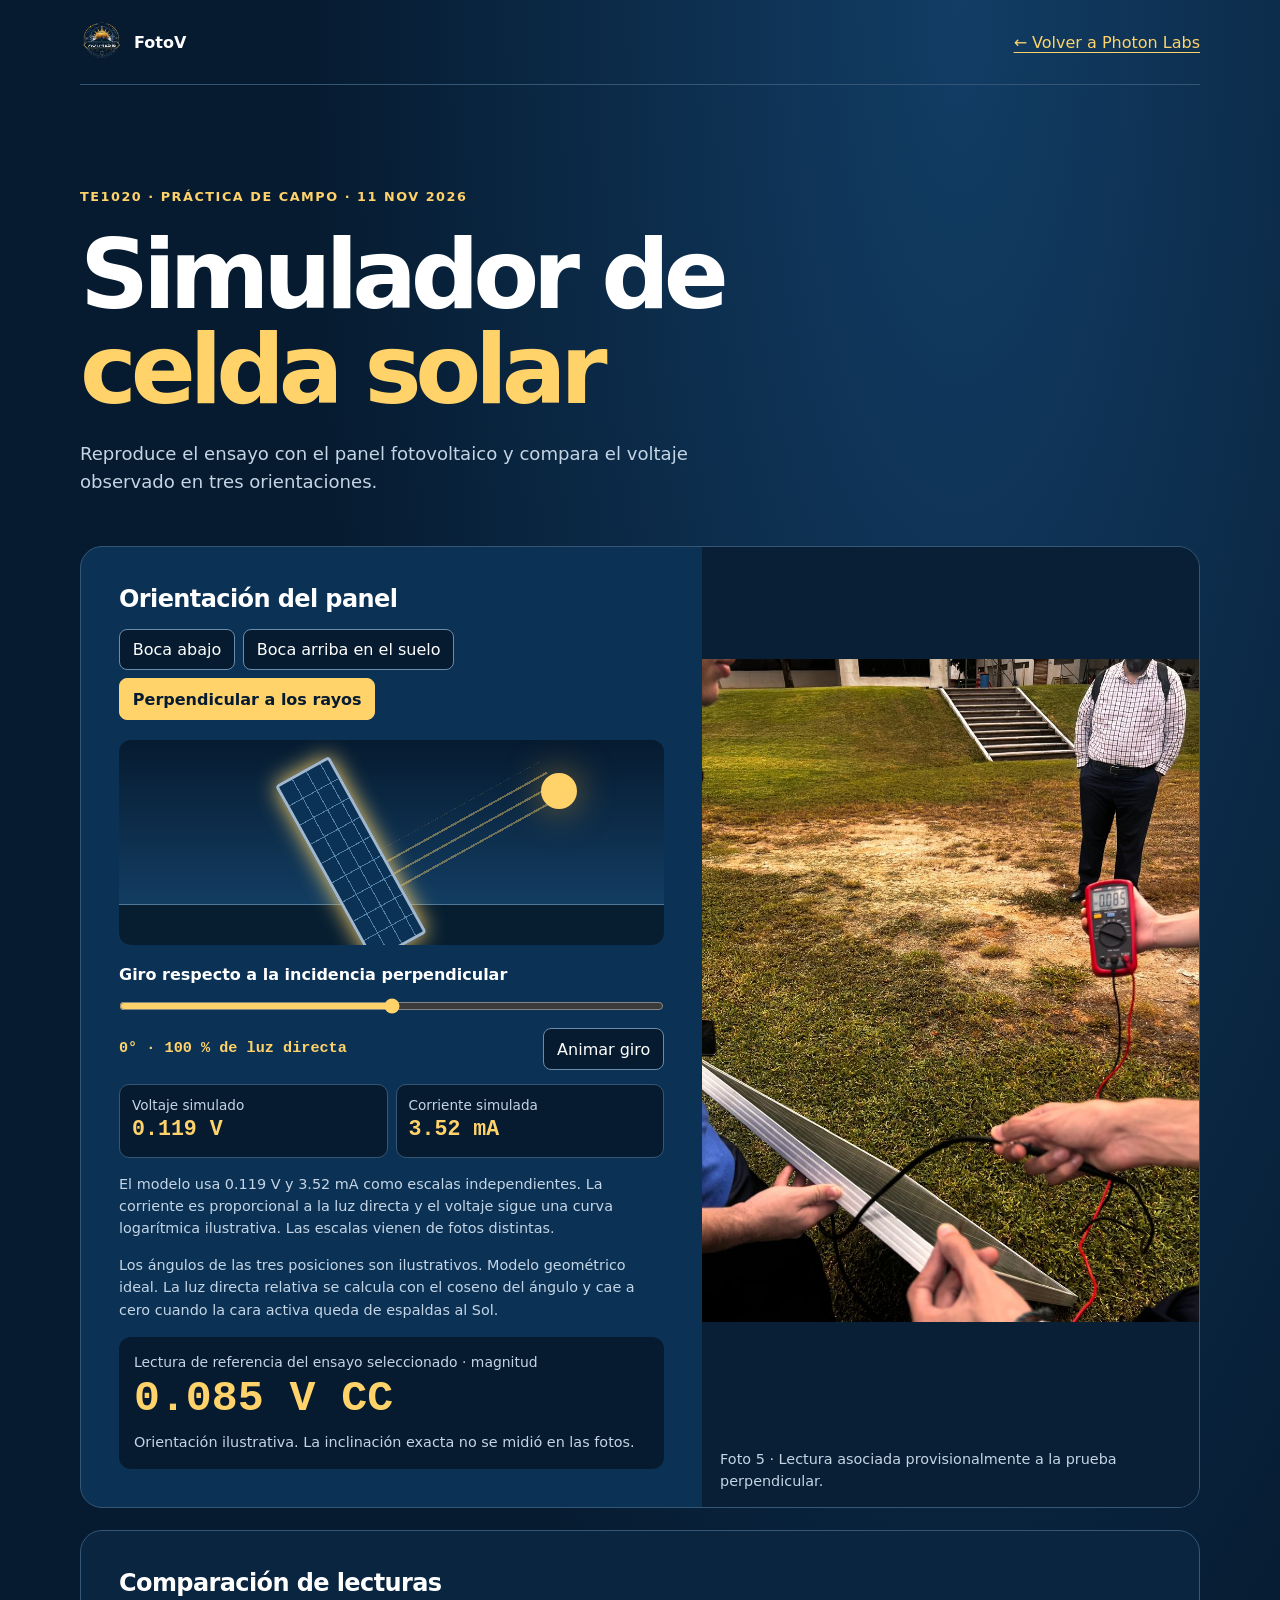
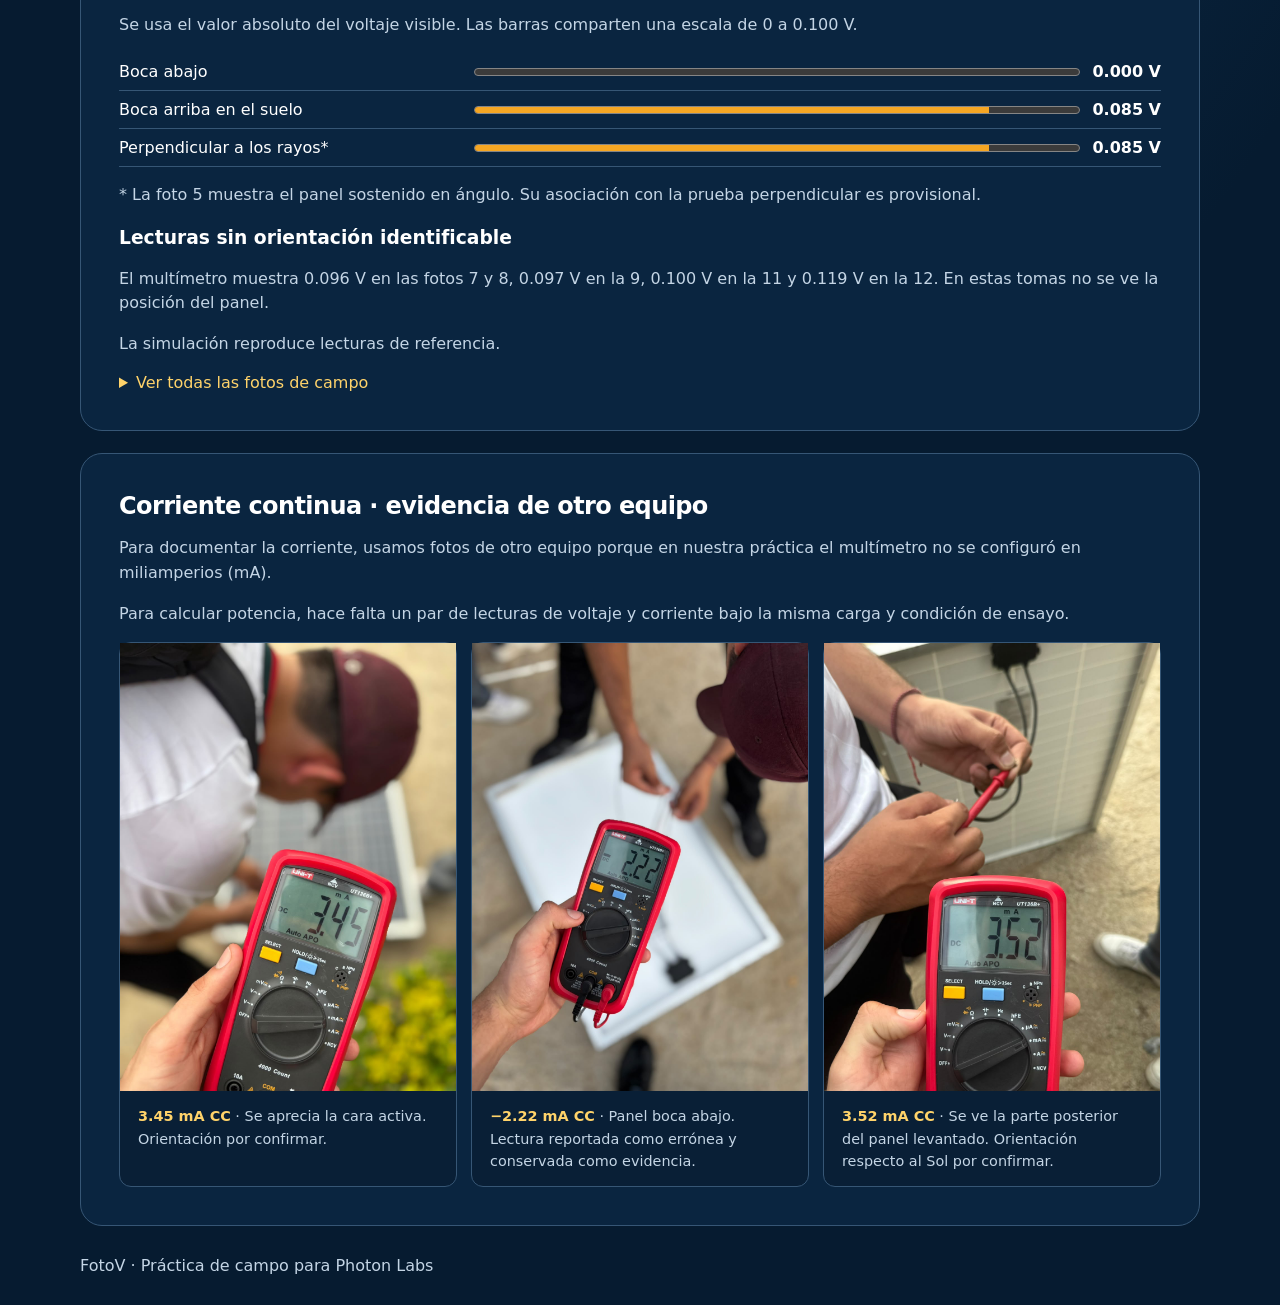
==== celda-solar.html @ 63ef8e68 "Aclara procedencia de las fotos de corriente" ====
<!doctype html>
<html lang="es-MX">
<head>
  <meta charset="utf-8">
  <meta name="viewport" content="width=device-width, initial-scale=1">
  <meta name="theme-color" content="#061b30">
  <title>Simulador de celda solar · FotoV</title>
  <link rel="stylesheet" href="solar.css">
  <script src="solar.js" defer></script>
</head>
<body>
  <header class="wrap top">
    <a href="index.html"><img src="assets/fotov-emblema.png" width="44" height="44" alt="">FotoV</a>
    <a href="index.html">← Volver a Photon Labs</a>
  </header>
  <main class="wrap">
    <section class="intro">
      <p class="tag">TE1020 · Práctica de campo · 11 nov 2026</p>
      <h1>Simulador de <em>celda solar</em></h1>
      <p>Reproduce el ensayo con el panel fotovoltaico y compara el voltaje observado en tres orientaciones.</p>
    </section>
    <section class="lab" aria-labelledby="orientation-title">
      <div class="controls">
        <h2 id="orientation-title">Orientación del panel</h2>
        <div class="choices" role="group" aria-labelledby="orientation-title">
          <button type="button" data-mode="down" aria-pressed="false">Boca abajo</button>
          <button type="button" data-mode="up" aria-pressed="false">Boca arriba en el suelo</button>
          <button type="button" data-mode="sun" aria-pressed="true">Perpendicular a los rayos</button>
        </div>
        <div class="scene" data-mode="sun" aria-hidden="true">
          <div class="sun"></div><div class="rays"></div><div class="panel"></div><div class="ground"></div>
        </div>
        <div class="simulation-controls">
          <label for="incidence">Giro respecto a la incidencia perpendicular</label>
          <input id="incidence" type="range" min="-180" max="180" step="1" value="0">
          <div class="simulation-status">
            <output id="projection" for="incidence">0° · 100 % de luz directa</output>
            <button type="button" id="play-solar">Animar giro</button>
          </div>
          <div class="simulated-meter" aria-label="Resultados simulados">
            <div><span>Voltaje simulado</span><span id="sim-voltage">0.119 V</span></div>
            <div><span>Corriente simulada</span><span id="sim-current">3.52 mA</span></div>
          </div>
          <p>El modelo usa 0.119 V y 3.52 mA como escalas independientes. La corriente es proporcional a la luz directa y el voltaje sigue una curva logarítmica ilustrativa. Las escalas vienen de fotos distintas.</p>
          <p>Los ángulos de las tres posiciones son ilustrativos. Modelo geométrico ideal. La luz directa relativa se calcula con el coseno del ángulo y cae a cero cuando la cara activa queda de espaldas al Sol.</p>
        </div>
        <div class="meter">
          <span>Lectura de referencia del ensayo seleccionado · magnitud</span>
          <output id="voltage">0.085 V CC</output>
          <p id="condition">Orientación ilustrativa. La inclinación exacta no se midió en las fotos.</p>
        </div>
      </div>
      <figure>
        <a id="photo-link" href="assets/solar/5.jpeg"><img id="photo" src="assets/solar/5.jpeg" alt="Panel sostenido en ángulo y multímetro durante el ensayo"></a>
        <figcaption id="caption">Foto 5 · Lectura asociada provisionalmente a la prueba perpendicular.</figcaption>
      </figure>
    </section>
    <section class="results">
      <h2>Comparación de lecturas</h2>
      <p>Se usa el valor absoluto del voltaje visible. Las barras comparten una escala de 0 a 0.100 V.</p>
      <dl class="bars">
        <div><dt>Boca abajo</dt><dd><meter min="0" max="0.1" value="0" aria-label="Boca abajo"></meter><b>0.000 V</b></dd></div>
        <div><dt>Boca arriba en el suelo</dt><dd><meter min="0" max="0.1" value="0.085" aria-label="Boca arriba en el suelo"></meter><b>0.085 V</b></dd></div>
        <div><dt>Perpendicular a los rayos*</dt><dd><meter min="0" max="0.1" value="0.085" aria-label="Perpendicular a los rayos, asociación provisional"></meter><b>0.085 V</b></dd></div>
      </dl>
      <p>* La foto 5 muestra el panel sostenido en ángulo. Su asociación con la prueba perpendicular es provisional.</p>
      <h3>Lecturas sin orientación identificable</h3>
      <p>El multímetro muestra 0.096 V en las fotos 7 y 8, 0.097 V en la 9, 0.100 V en la 11 y 0.119 V en la 12. En estas tomas no se ve la posición del panel.</p>
      <p>La simulación reproduce lecturas de referencia.</p>
      <details><summary>Ver todas las fotos de campo</summary><div id="gallery" class="gallery"></div></details>
    </section>
    <section class="results" aria-labelledby="current-title">
      <h2 id="current-title">Corriente continua · evidencia de otro equipo</h2>
      <p>Para documentar la corriente, usamos fotos de otro equipo porque en nuestra práctica el multímetro no se configuró en miliamperios (mA).</p>
      <p>Para calcular potencia, hace falta un par de lecturas de voltaje y corriente bajo la misma carga y condición de ensayo.</p>
      <div class="current-photos">
        <figure>
          <a href="assets/solar/corriente-1.png"><img src="assets/solar/corriente-1.png" loading="lazy" alt="Multímetro con lectura de 3.45 mA en corriente continua"></a>
          <figcaption><strong>3.45 mA CC</strong> · Se aprecia la cara activa. Orientación por confirmar.</figcaption>
        </figure>
        <figure>
          <a href="assets/solar/corriente-2.png"><img src="assets/solar/corriente-2.png" loading="lazy" alt="Multímetro con lectura de −2.22 mA CC"></a>
          <figcaption><strong>−2.22 mA CC</strong> · Panel boca abajo. Lectura reportada como errónea y conservada como evidencia.</figcaption>
        </figure>
        <figure>
          <a href="assets/solar/corriente-3.png"><img src="assets/solar/corriente-3.png" loading="lazy" alt="Multímetro con lectura de 3.52 mA en corriente continua"></a>
          <figcaption><strong>3.52 mA CC</strong> · Se ve la parte posterior del panel levantado. Orientación respecto al Sol por confirmar.</figcaption>
        </figure>
      </div>
    </section>
  </main>
  <footer class="wrap">FotoV · Práctica de campo para Photon Labs</footer>
</body>
</html>
---- solar.css ----
:root {
  color-scheme: dark;
  font-family: Inter, system-ui, sans-serif;
  color: #fff;
  background: #061b30;
  --gold: #ffd36a;
  --muted: #c4d5e5;
  --line: #365675;
}
* { box-sizing: border-box; }
body { margin: 0; background: radial-gradient(ellipse at 75% 0%, #123d65, transparent 48%); }
.wrap { width: min(1120px, calc(100% - 36px)); margin-inline: auto; }
a { color: var(--gold); text-underline-offset: .23em; }
:focus-visible { outline: 3px solid var(--gold); outline-offset: 4px; }
.top { display: flex; justify-content: space-between; align-items: center; gap: 16px; padding-block: 20px; border-bottom: 1px solid var(--line); }
.top a:first-child { display: flex; align-items: center; gap: 10px; color: #fff; font-weight: 750; text-decoration: none; }
.top img { object-fit: contain; }
.intro { padding: clamp(38px, 7vw, 90px) 0 32px; }
.tag { color: var(--gold); font-size: .8rem; text-transform: uppercase; letter-spacing: .12em; font-weight: 750; }
h1 { font-size: clamp(2.7rem, 8vw, 6rem); line-height: .99; letter-spacing: -.065em; margin: .22em 0; max-width: 12ch; }
h1 em { color: var(--gold); font-style: normal; }
p, figcaption { color: var(--muted); line-height: 1.55; }
.intro > p:last-child { max-width: 54ch; font-size: 1.13rem; }
.lab { display: grid; grid-template-columns: 1.25fr 1fr; background: #0b3154; border: 1px solid var(--line); border-radius: 22px; overflow: hidden; }
.controls, .results { padding: clamp(18px, 4vw, 38px); }
h2 { margin: 0 0 16px; letter-spacing: -.025em; }
.choices { display: flex; flex-wrap: wrap; gap: 8px; }
button { font: inherit; color: white; border: 1px solid #6a8baa; border-radius: 8px; background: #061b30; padding: .65rem .8rem; cursor: pointer; }
button[aria-pressed="true"] { background: var(--gold); color: #061b30; border-color: var(--gold); font-weight: 700; }
.scene { height: 205px; position: relative; overflow: hidden; border-radius: 12px; margin: 20px 0; background: linear-gradient(#061b30, #16456e); }
.sun { position: absolute; top: 16%; right: 16%; width: 36px; aspect-ratio: 1; border-radius: 50%; background: var(--gold); box-shadow: 0 0 36px #f5a62388; }
.rays { position: absolute; width: 42%; height: 45px; top: 36%; right: 18%; transform: rotate(-29deg); background: repeating-linear-gradient(transparent 0 12px,#ffd36a80 12px 14px); }
.ground { position: absolute; inset: 80% 0 0; background: #071e31; border-top: 1px solid #4e789a; }
.panel { position: absolute; z-index: 1; left: 24%; top: 58%; width: 37%; height: 62px; border: 3px solid #a1b7cd; border-radius: 4px; background: repeating-linear-gradient(90deg,transparent 0 21px,#507ea5 21px 22px), repeating-linear-gradient(0deg,#0b3154 0 15px,#507ea5 15px 16px); transform: translateY(-50%) rotate(61deg); transition: transform .28s ease, top .28s ease; }
.scene[data-mode="up"] .panel, .scene[data-mode="down"] .panel { top: 73%; transform: translateY(-50%) perspective(190px) rotateX(58deg); }
.scene[data-mode="down"] .panel { background: #a1b7cd; }
.scene[data-mode="down"] .rays { opacity: .35; }
.meter { padding: 15px; border-radius: 12px; background: #061b30; }
.meter span { color: var(--muted); font-size: .87rem; }
output { display: block; font: 700 clamp(1.7rem, 5vw, 2.7rem)/1.3 ui-monospace, monospace; color: var(--gold); }
.meter p { margin: 4px 0 0; font-size: .9rem; }
figure { margin: 0; display: flex; flex-direction: column; background: #091f36; }
figure a { flex: 1; min-height: 290px; position: relative; display: block; }
figure img { position: absolute; width: 100%; height: 100%; object-fit: contain; }
figcaption { padding: 14px 18px; font-size: .9rem; }
.results { margin-top: 22px; border: 1px solid var(--line); border-radius: 22px; background: #0a2540; }
.bars > div { display: grid; grid-template-columns: minmax(10rem, 1fr) 2fr; gap: 12px; padding-block: 9px; border-bottom: 1px solid var(--line); align-items: center; }
dd { margin: 0; display: flex; align-items: center; gap: 12px; }
dd b { white-space: nowrap; font-variant-numeric: tabular-nums; }
meter { flex: 1; min-width: 0; height: 15px; accent-color: #f5a623; }
meter::-webkit-meter-optimum-value { background: #f5a623; }
meter::-moz-meter-bar { background: #f5a623; }
summary { color: var(--gold); cursor: pointer; width: fit-content; }
.gallery { display: grid; grid-template-columns: repeat(auto-fit, minmax(110px, 1fr)); gap: 12px; margin-top: 18px; }
.gallery img { display: block; width: 100%; aspect-ratio: 1; object-fit: cover; border-radius: 8px; }
footer { padding-block: 30px; color: var(--muted); }
@media (max-width: 700px) {
  .lab, .bars > div { grid-template-columns: 1fr; }
  figure a { min-height: 340px; }
}
@media (prefers-reduced-motion: reduce) { .panel { transition: none; } }
.current-photos { display: grid; grid-template-columns: repeat(auto-fit, minmax(min(100%, 200px), 1fr)); gap: 14px; }
.current-photos figure { border: 1px solid var(--line); border-radius: 12px; }
.current-photos figure a { flex: none; min-height: 0; aspect-ratio: 3 / 4; }
.current-photos strong { color: var(--gold); }
.scene .panel, .scene[data-mode] .panel {
  top: 58%;
  transform: translateY(-50%) rotate(var(--panel-angle, 61deg));
  background: repeating-linear-gradient(90deg, transparent 0 21px, #507ea5 21px 22px),
    repeating-linear-gradient(0deg, #0b3154 0 15px, #507ea5 15px 16px);
  box-shadow: 0 0 22px rgb(255 211 106 / var(--light, 1));
  transition: none;
}
.scene.rear-face[data-mode] .panel { background: #a1b7cd; }
.scene[data-mode] .rays { opacity: .8; }
.simulation-controls { margin-bottom: 16px; }
.simulation-controls label { display: block; font-weight: 650; }
.simulation-controls input { display: block; width: 100%; margin: 14px 0; accent-color: var(--gold); }
.simulation-status { display: flex; gap: 12px; align-items: center; justify-content: space-between; flex-wrap: wrap; }
.simulation-status output { font-size: .95rem; }
.simulation-controls p { font-size: .9rem; margin-bottom: 0; }

.simulated-meter { display: grid; grid-template-columns: repeat(auto-fit, minmax(min(100%, 155px), 1fr)); gap: 8px; margin-top: 14px; }
.simulated-meter > div { padding: 12px; background: #061b30; border: 1px solid var(--line); border-radius: 10px; }
.simulated-meter span { display: block; color: var(--muted); font-size: .85rem; }
.simulated-meter span + span { color: var(--gold); font: 700 1.35rem/1.5 ui-monospace, monospace; }
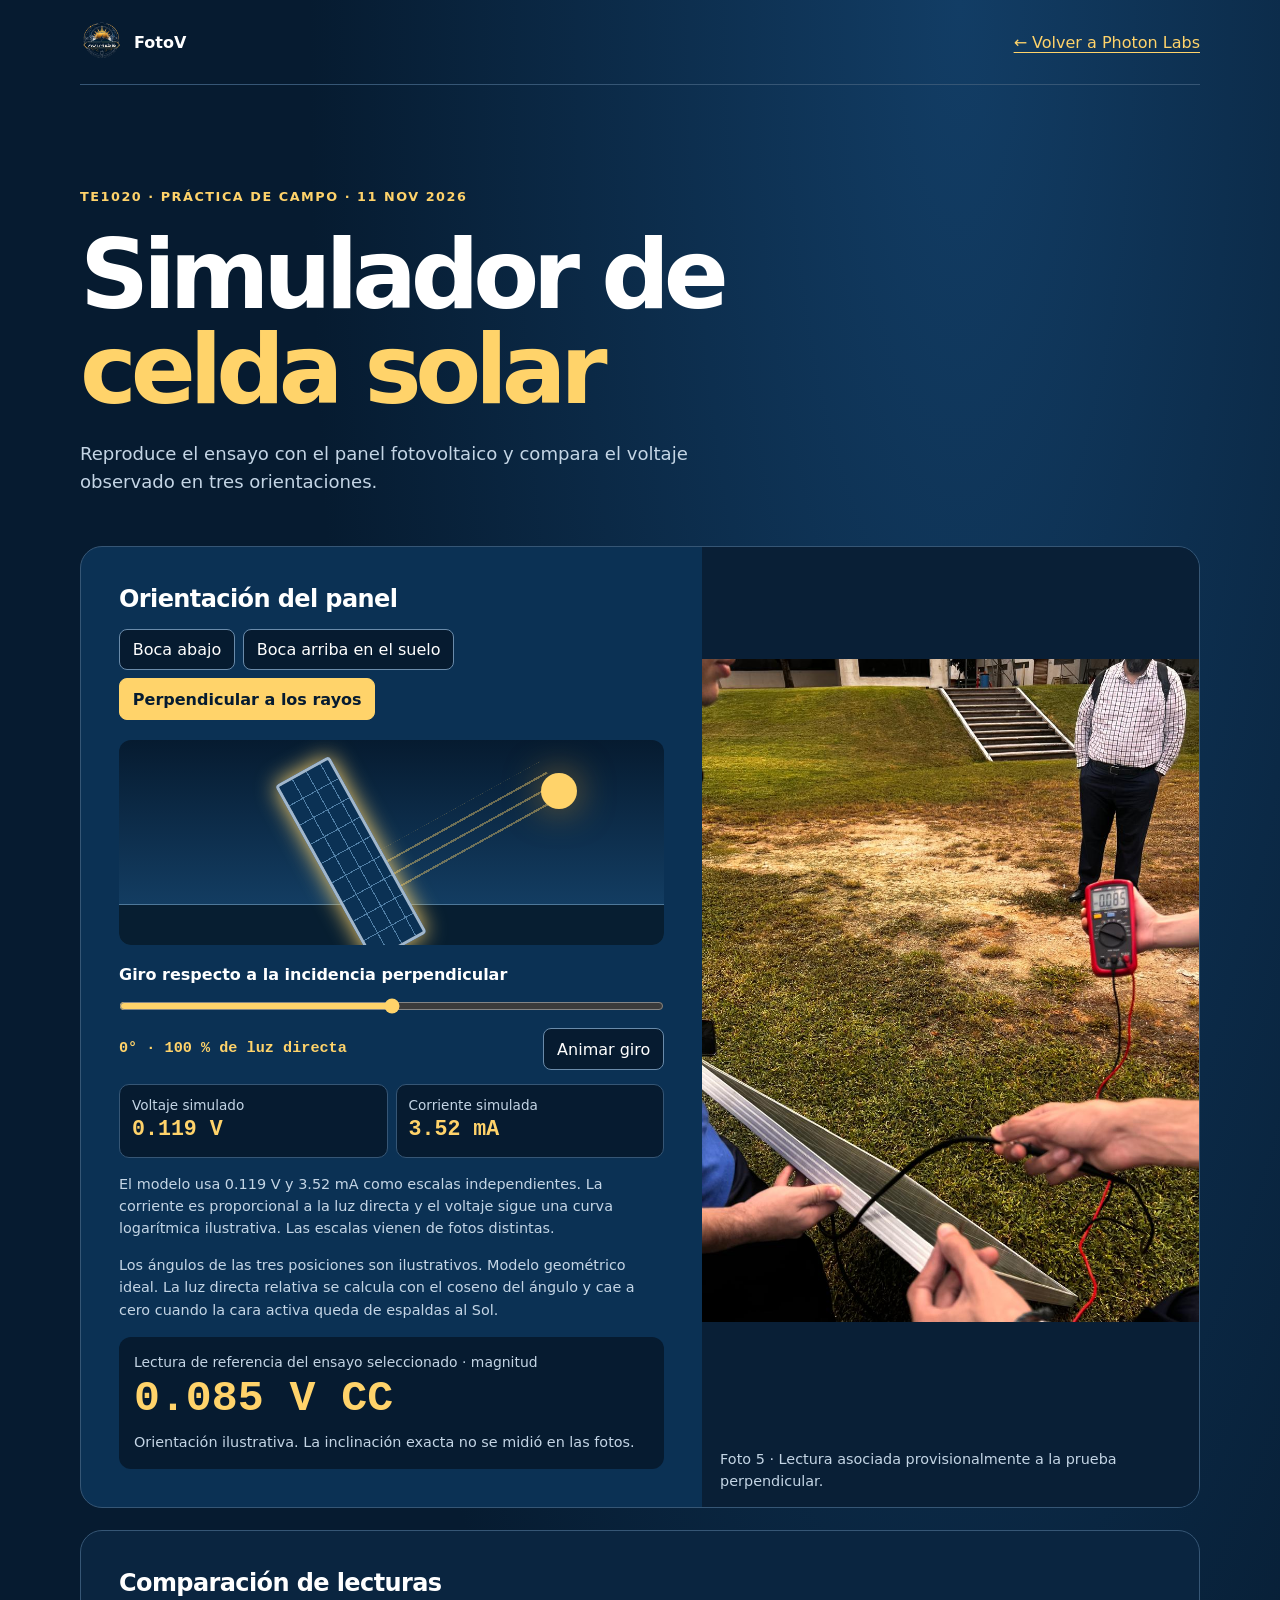
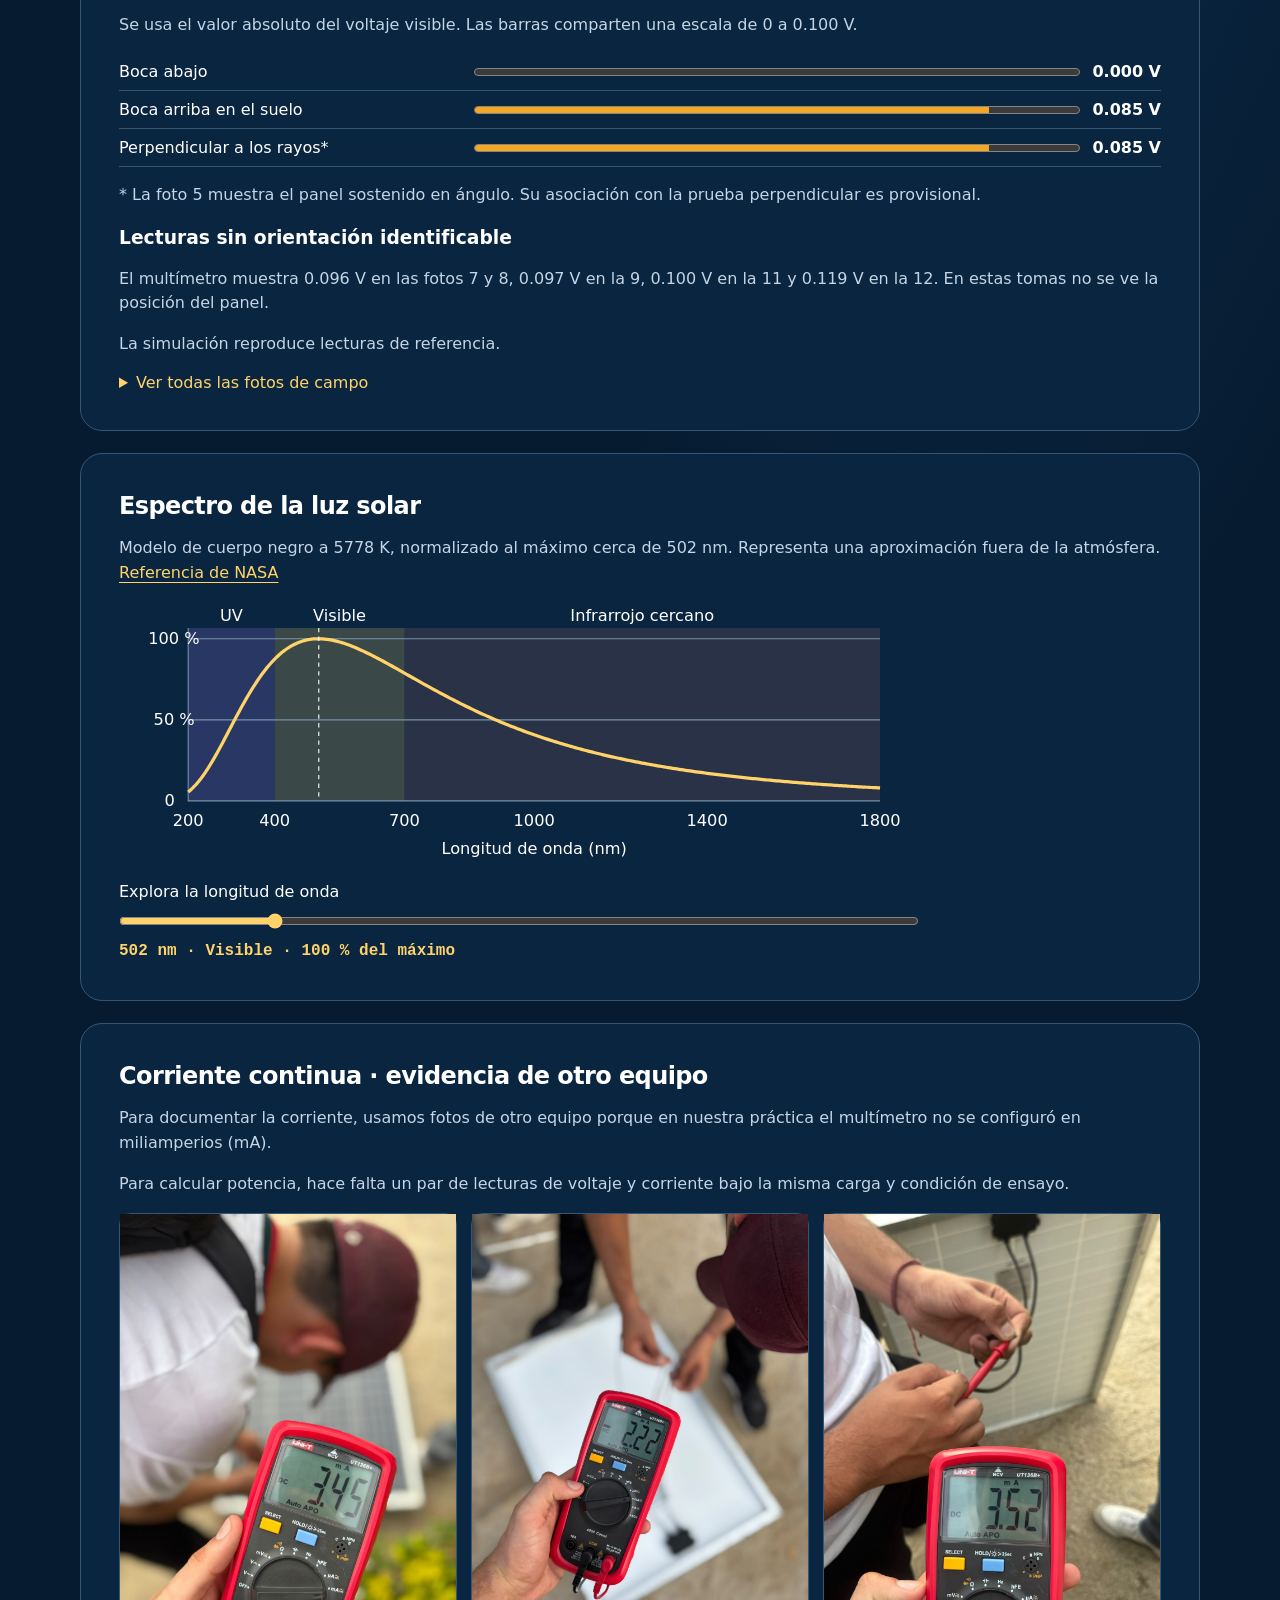
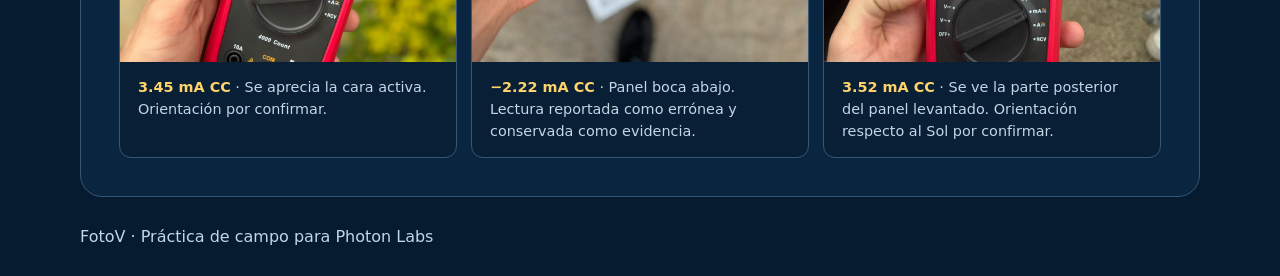
==== commit c1d6b905: "Agrega gráfica interactiva del espectro solar" ====
--- a/celda-solar.html
+++ b/celda-solar.html
@@ -69,6 +69,27 @@
       <p>La simulación reproduce lecturas de referencia.</p>
       <details><summary>Ver todas las fotos de campo</summary><div id="gallery" class="gallery"></div></details>
     </section>
+    <section class="results" aria-labelledby="spectrum-title">
+      <h2 id="spectrum-title">Espectro de la luz solar</h2>
+      <p>Modelo de cuerpo negro a 5778 K, normalizado al máximo cerca de 502 nm. Representa una aproximación fuera de la atmósfera. <a href="https://ntrs.nasa.gov/api/citations/20190001541/downloads/20190001541.pdf">Referencia de NASA</a></p>
+      <svg class="solar-spectrum" viewBox="0 0 740 245" role="img" aria-label="Intensidad espectral relativa de 200 a 1800 nanómetros. El máximo está cerca de 502 nanómetros, en la región visible.">
+        <rect x="64" y="24" width="80" height="160" fill="#aa87ff" opacity=".19"/>
+        <rect x="144" y="24" width="120" height="160" fill="#ffd36a" opacity=".20"/>
+        <rect x="264" y="24" width="440" height="160" fill="#f58c73" opacity=".13"/>
+        <path d="M64 24V184H704 M64 109H704 M64 34H704" fill="none" stroke="#7792a9"/>
+        <polyline points="64.0,175.69 66.0,174.05 68.0,172.23 70.0,170.21 72.0,168.01 74.0,165.62 76.0,163.06 78.0,160.32 80.0,157.43 82.0,154.38 84.0,151.19 86.0,147.88 88.0,144.45 90.0,140.92 92.0,137.31 94.0,133.63 96.0,129.89 98.0,126.11 100.0,122.31 102.0,118.49 104.0,114.67 106.0,110.86 108.0,107.09 110.0,103.34 112.0,99.65 114.0,96.01 116.0,92.44 118.0,88.95 120.0,85.53 122.0,82.21 124.0,78.98 126.0,75.86 128.0,72.83 130.0,69.92 132.0,67.12 134.0,64.44 136.0,61.87 138.0,59.42 140.0,57.10 142.0,54.89 144.0,52.80 146.0,50.83 148.0,48.99 150.0,47.26 152.0,45.65 154.0,44.15 156.0,42.77 158.0,41.50 160.0,40.34 162.0,39.29 164.0,38.34 166.0,37.49 168.0,36.75 170.0,36.10 172.0,35.54 174.0,35.07 176.0,34.70 178.0,34.40 180.0,34.19 182.0,34.06 184.0,34.00 186.0,34.02 188.0,34.10 190.0,34.26 192.0,34.47 194.0,34.75 196.0,35.09 198.0,35.48 200.0,35.93 202.0,36.42 204.0,36.97 206.0,37.56 208.0,38.19 210.0,38.86 212.0,39.57 214.0,40.32 216.0,41.10 218.0,41.92 220.0,42.76 222.0,43.64 224.0,44.54 226.0,45.46 228.0,46.41 230.0,47.37 232.0,48.36 234.0,49.37 236.0,50.39 238.0,51.43 240.0,52.48 242.0,53.54 244.0,54.61 246.0,55.70 248.0,56.79 250.0,57.90 252.0,59.00 254.0,60.12 256.0,61.24 258.0,62.36 260.0,63.49 262.0,64.62 264.0,65.75 266.0,66.88 268.0,68.01 270.0,69.14 272.0,70.27 274.0,71.40 276.0,72.53 278.0,73.65 280.0,74.77 282.0,75.89 284.0,77.00 286.0,78.11 288.0,79.21 290.0,80.31 292.0,81.40 294.0,82.48 296.0,83.56 298.0,84.64 300.0,85.70 302.0,86.76 304.0,87.81 306.0,88.86 308.0,89.89 310.0,90.92 312.0,91.94 314.0,92.96 316.0,93.96 318.0,94.96 320.0,95.94 322.0,96.92 324.0,97.89 326.0,98.85 328.0,99.80 330.0,100.75 332.0,101.68 334.0,102.61 336.0,103.52 338.0,104.43 340.0,105.33 342.0,106.22 344.0,107.10 346.0,107.97 348.0,108.83 350.0,109.68 352.0,110.52 354.0,111.36 356.0,112.18 358.0,113.00 360.0,113.81 362.0,114.60 364.0,115.39 366.0,116.17 368.0,116.95 370.0,117.71 372.0,118.46 374.0,119.21 376.0,119.95 378.0,120.68 380.0,121.40 382.0,122.11 384.0,122.81 386.0,123.51 388.0,124.19 390.0,124.87 392.0,125.54 394.0,126.20 396.0,126.86 398.0,127.51 400.0,128.15 402.0,128.78 404.0,129.40 406.0,130.02 408.0,130.63 410.0,131.23 412.0,131.82 414.0,132.41 416.0,132.99 418.0,133.56 420.0,134.13 422.0,134.68 424.0,135.24 426.0,135.78 428.0,136.32 430.0,136.85 432.0,137.38 434.0,137.90 436.0,138.41 438.0,138.91 440.0,139.41 442.0,139.91 444.0,140.39 446.0,140.88 448.0,141.35 450.0,141.82 452.0,142.28 454.0,142.74 456.0,143.19 458.0,143.64 460.0,144.08 462.0,144.52 464.0,144.95 466.0,145.37 468.0,145.79 470.0,146.21 472.0,146.62 474.0,147.02 476.0,147.42 478.0,147.81 480.0,148.20 482.0,148.59 484.0,148.97 486.0,149.34 488.0,149.71 490.0,150.08 492.0,150.44 494.0,150.80 496.0,151.15 498.0,151.50 500.0,151.84 502.0,152.18 504.0,152.52 506.0,152.85 508.0,153.18 510.0,153.50 512.0,153.82 514.0,154.13 516.0,154.45 518.0,154.75 520.0,155.06 522.0,155.36 524.0,155.66 526.0,155.95 528.0,156.24 530.0,156.52 532.0,156.81 534.0,157.09 536.0,157.36 538.0,157.63 540.0,157.90 542.0,158.17 544.0,158.43 546.0,158.69 548.0,158.95 550.0,159.20 552.0,159.45 554.0,159.70 556.0,159.94 558.0,160.19 560.0,160.42 562.0,160.66 564.0,160.89 566.0,161.12 568.0,161.35 570.0,161.58 572.0,161.80 574.0,162.02 576.0,162.23 578.0,162.45 580.0,162.66 582.0,162.87 584.0,163.08 586.0,163.28 588.0,163.48 590.0,163.68 592.0,163.88 594.0,164.08 596.0,164.27 598.0,164.46 600.0,164.65 602.0,164.84 604.0,165.02 606.0,165.20 608.0,165.38 610.0,165.56 612.0,165.74 614.0,165.91 616.0,166.08 618.0,166.25 620.0,166.42 622.0,166.58 624.0,166.75 626.0,166.91 628.0,167.07 630.0,167.23 632.0,167.39 634.0,167.54 636.0,167.70 638.0,167.85 640.0,168.00 642.0,168.15 644.0,168.29 646.0,168.44 648.0,168.58 650.0,168.72 652.0,168.86 654.0,169.00 656.0,169.14 658.0,169.27 660.0,169.41 662.0,169.54 664.0,169.67 666.0,169.80 668.0,169.93 670.0,170.06 672.0,170.18 674.0,170.31 676.0,170.43 678.0,170.55 680.0,170.67 682.0,170.79 684.0,170.91 686.0,171.02 688.0,171.14 690.0,171.25 692.0,171.36 694.0,171.48 696.0,171.59 698.0,171.70 700.0,171.80 702.0,171.91 704.0,172.02" fill="none" stroke="#ffd36a" stroke-width="3"/>
+        <line id="spectrum-marker" x1="184.8" x2="184.8" y1="24" y2="184" stroke="white" stroke-dasharray="4 4"/>
+        <g fill="#fff" font-size="15">
+          <text x="104" y="18" text-anchor="middle">UV</text><text x="204" y="18" text-anchor="middle">Visible</text><text x="484" y="18" text-anchor="middle">Infrarrojo cercano</text>
+          <text x="27" y="39">100 %</text><text x="32" y="114">50 %</text><text x="42" y="189">0</text>
+          <text x="64.0" y="207" text-anchor="middle">200</text><text x="144.0" y="207" text-anchor="middle">400</text><text x="264.0" y="207" text-anchor="middle">700</text><text x="384.0" y="207" text-anchor="middle">1000</text><text x="544.0" y="207" text-anchor="middle">1400</text><text x="704.0" y="207" text-anchor="middle">1800</text>
+          <text x="384" y="233" text-anchor="middle">Longitud de onda (nm)</text>
+        </g>
+      </svg>
+      <label for="spectrum-wavelength">Explora la longitud de onda</label>
+      <input type="range" id="spectrum-wavelength" min="200" max="1800" value="502">
+      <output for="spectrum-wavelength" id="spectrum-reading">502 nm · Visible · 100 % del máximo</output>
+    </section>
     <section class="results" aria-labelledby="current-title">
       <h2 id="current-title">Corriente continua · evidencia de otro equipo</h2>
       <p>Para documentar la corriente, usamos fotos de otro equipo porque en nuestra práctica el multímetro no se configuró en miliamperios (mA).</p>
--- a/solar.css
+++ b/solar.css
@@ -84,3 +84,6 @@
 .simulated-meter > div { padding: 12px; background: #061b30; border: 1px solid var(--line); border-radius: 10px; }
 .simulated-meter span { display: block; color: var(--muted); font-size: .85rem; }
 .simulated-meter span + span { color: var(--gold); font: 700 1.35rem/1.5 ui-monospace, monospace; }
+.solar-spectrum { display: block; width: 100%; max-width: 800px; height: auto; margin-bottom: 16px; }
+#spectrum-wavelength { display: block; width: min(100%, 800px); accent-color: var(--gold); margin: 12px 0; }
+#spectrum-reading { font-size: 1rem; }
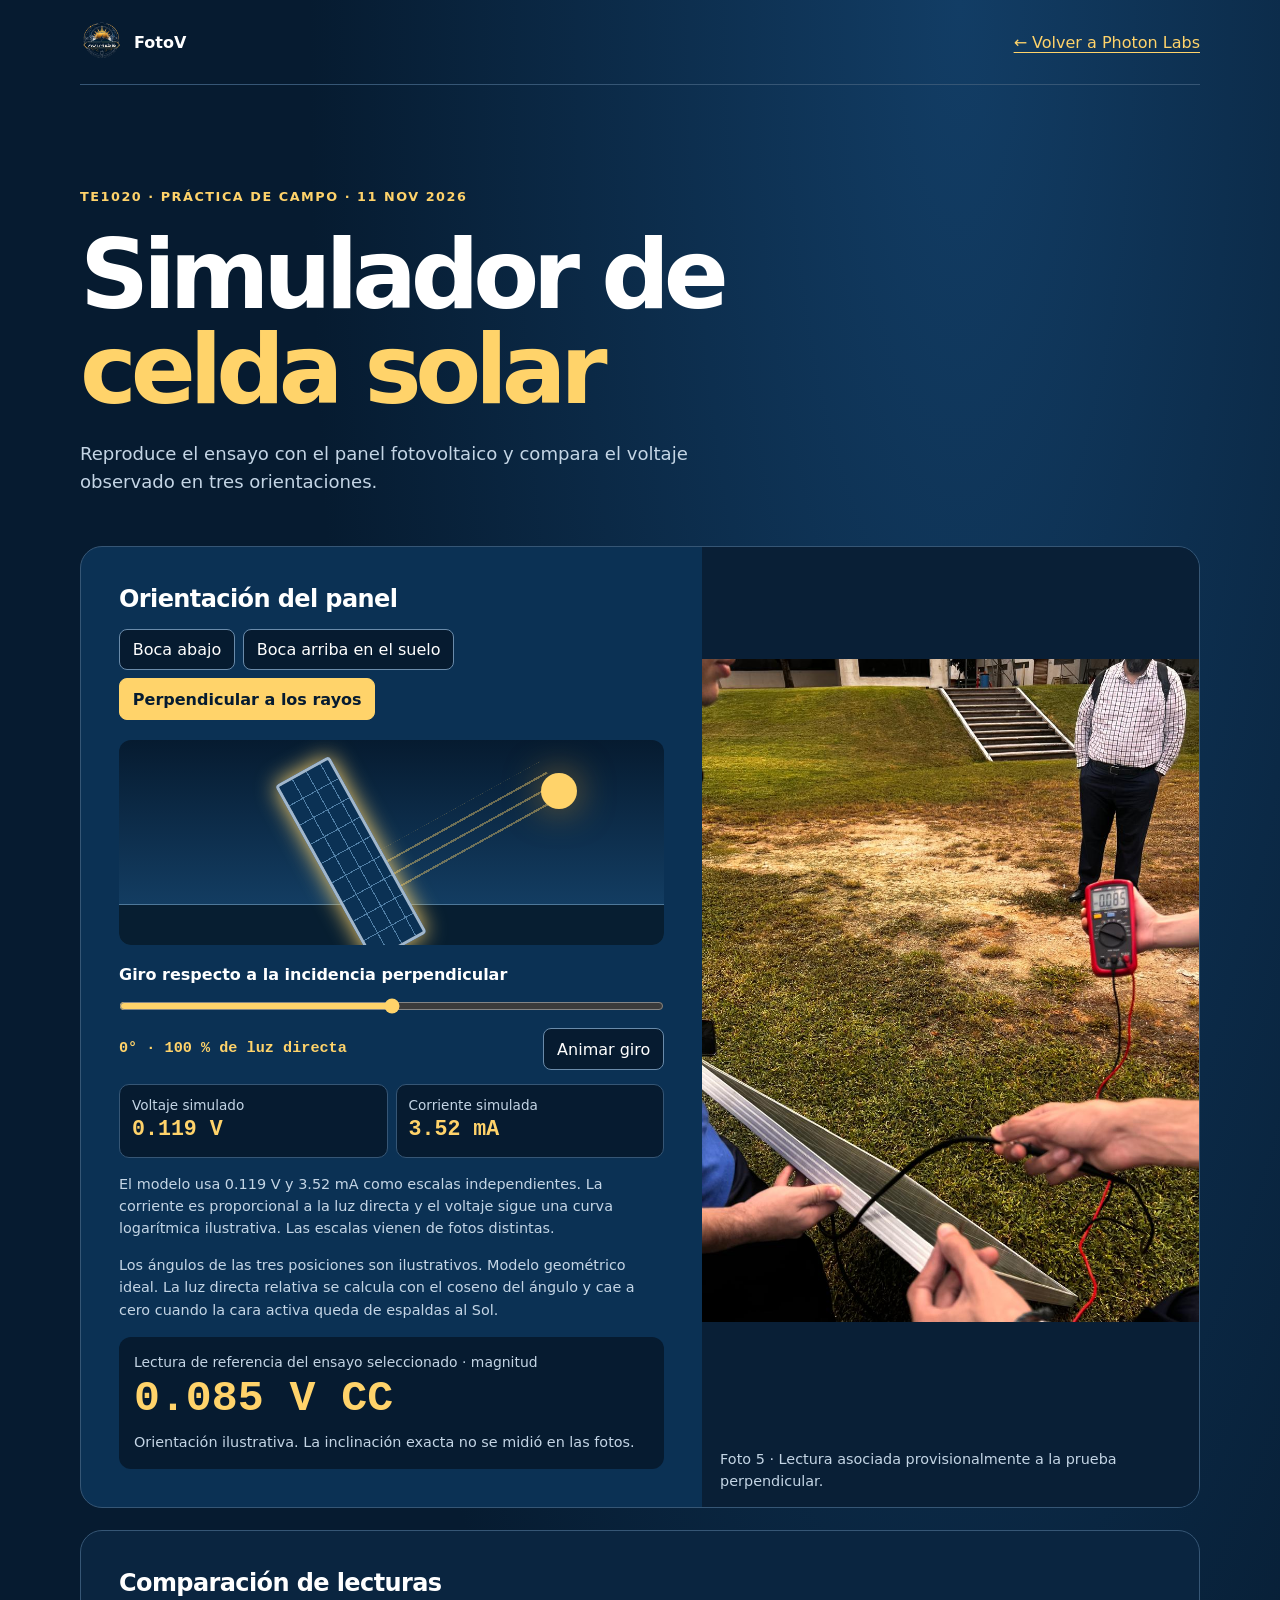
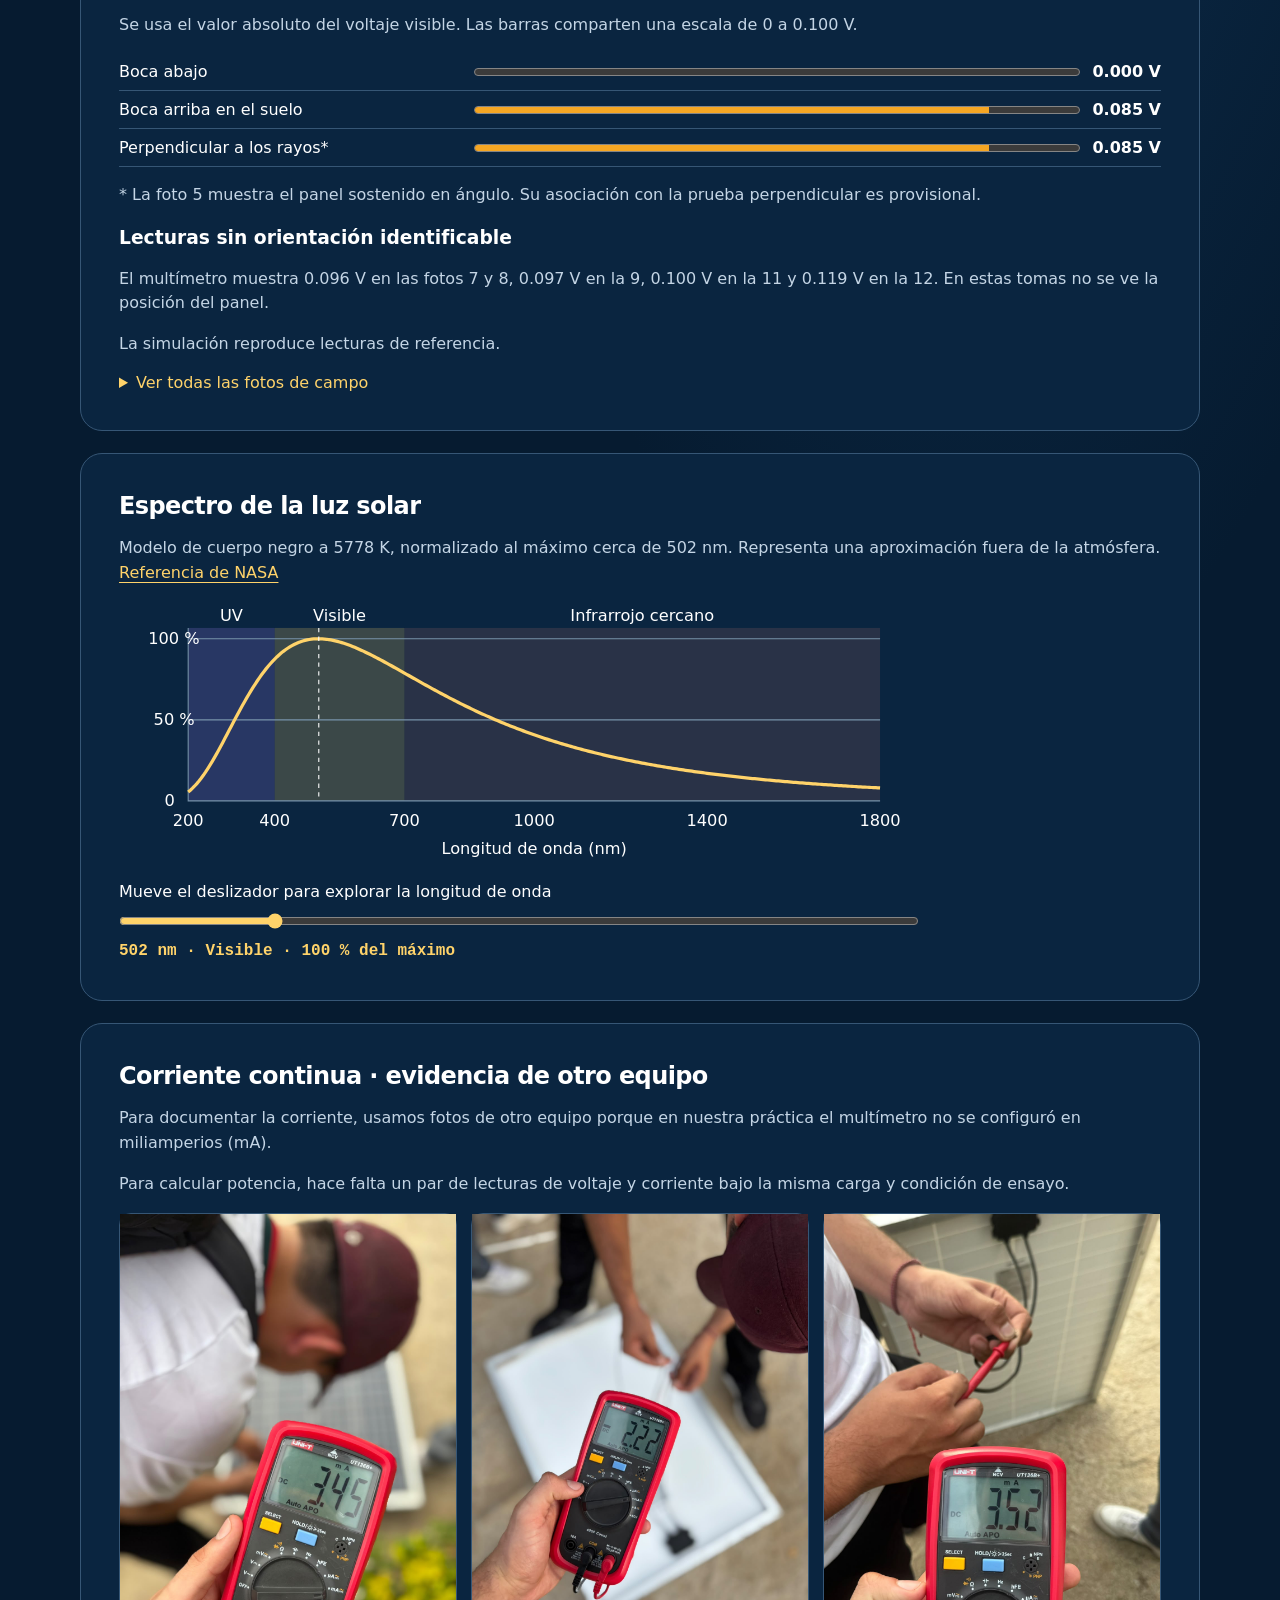
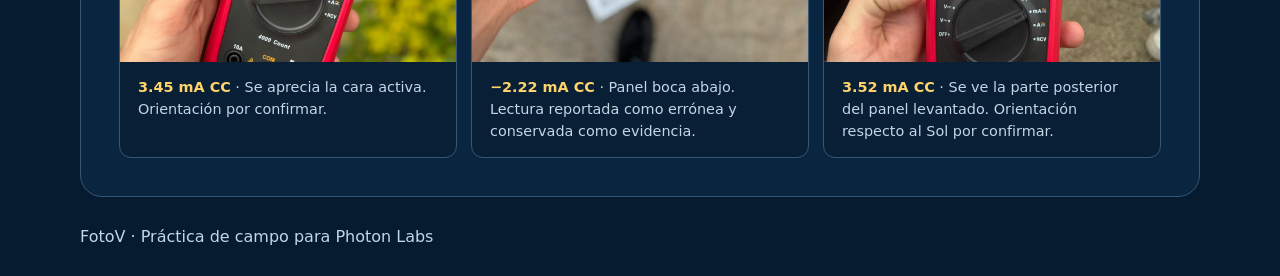
==== commit d0577d4b: "Actualiza la carga del control del espectro" ====
--- a/celda-solar.html
+++ b/celda-solar.html
@@ -6,7 +6,7 @@
   <meta name="theme-color" content="#061b30">
   <title>Simulador de celda solar · FotoV</title>
   <link rel="stylesheet" href="solar.css">
-  <script src="solar.js" defer></script>
+  <script src="solar.js?v=c1d6b90" defer></script>
 </head>
 <body>
   <header class="wrap top">
@@ -86,7 +86,7 @@
           <text x="384" y="233" text-anchor="middle">Longitud de onda (nm)</text>
         </g>
       </svg>
-      <label for="spectrum-wavelength">Explora la longitud de onda</label>
+      <label for="spectrum-wavelength">Mueve el deslizador para explorar la longitud de onda</label>
       <input type="range" id="spectrum-wavelength" min="200" max="1800" value="502">
       <output for="spectrum-wavelength" id="spectrum-reading">502 nm · Visible · 100 % del máximo</output>
     </section>
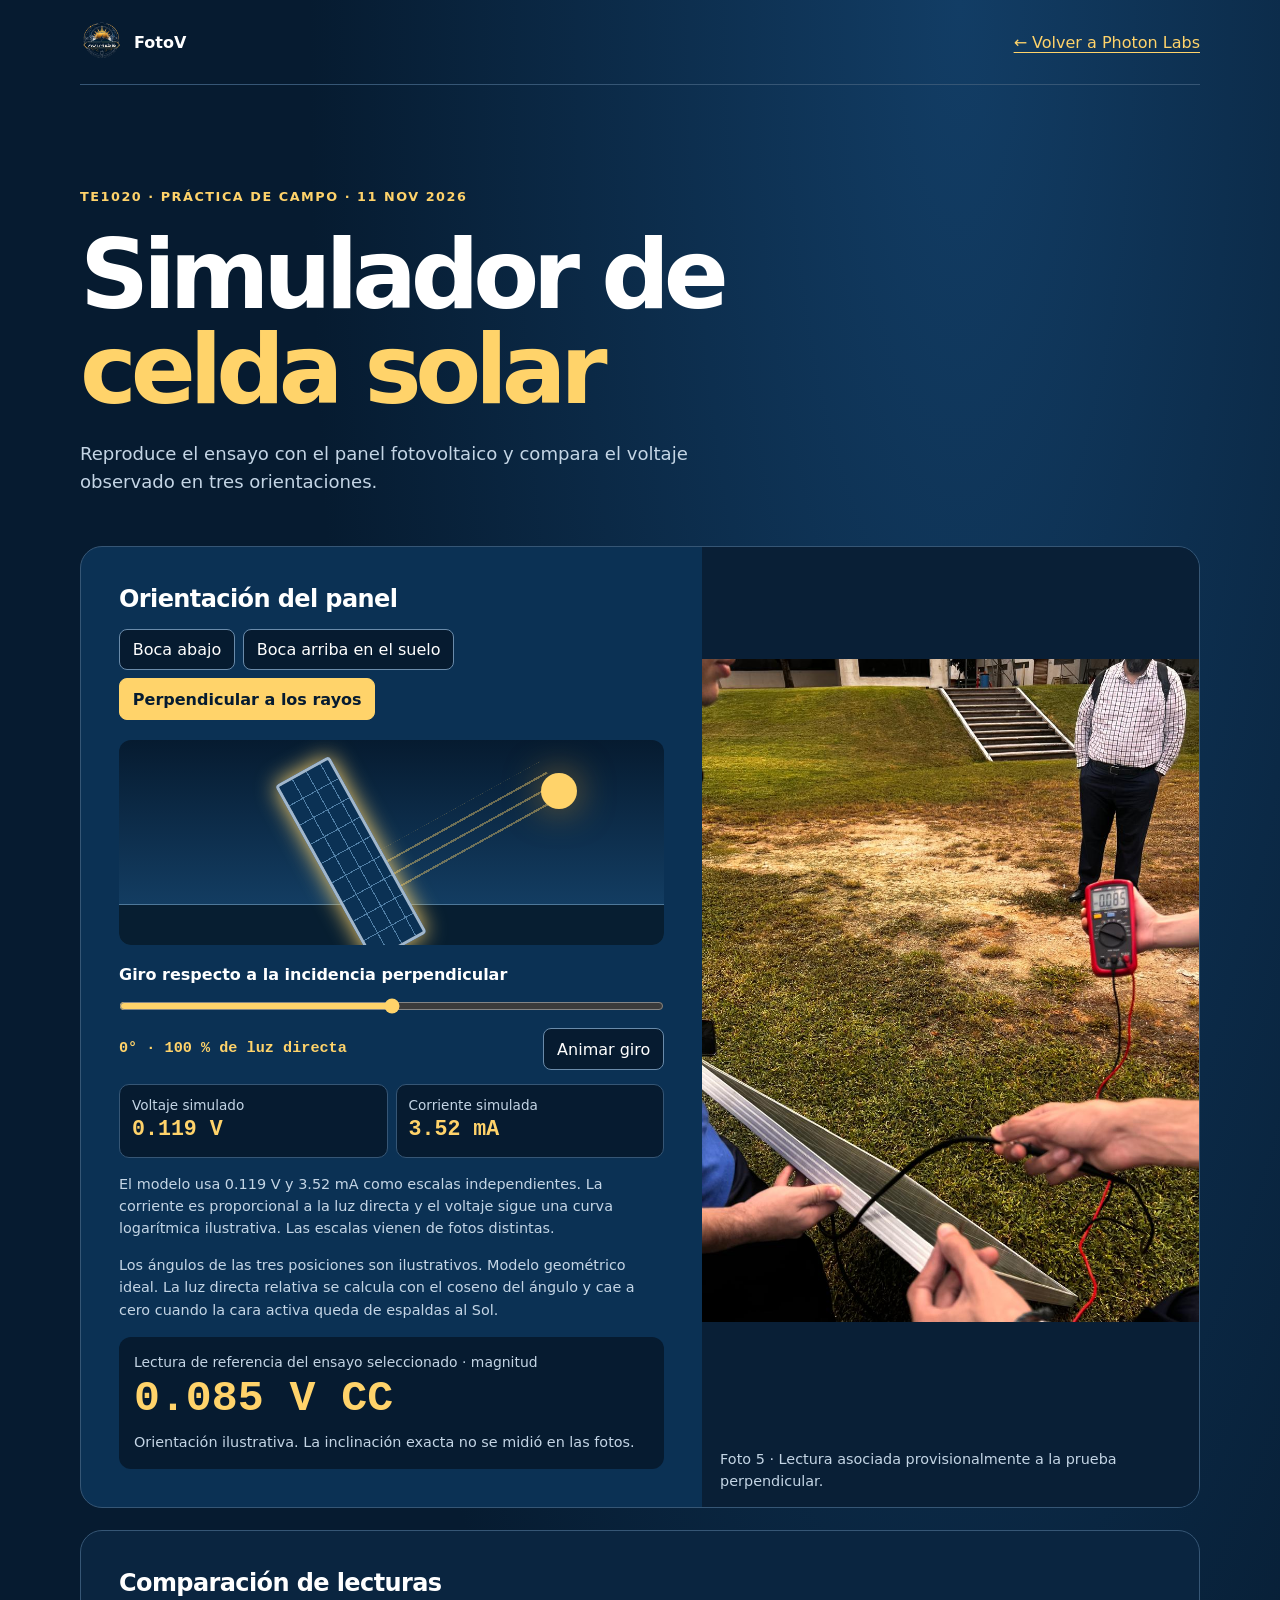
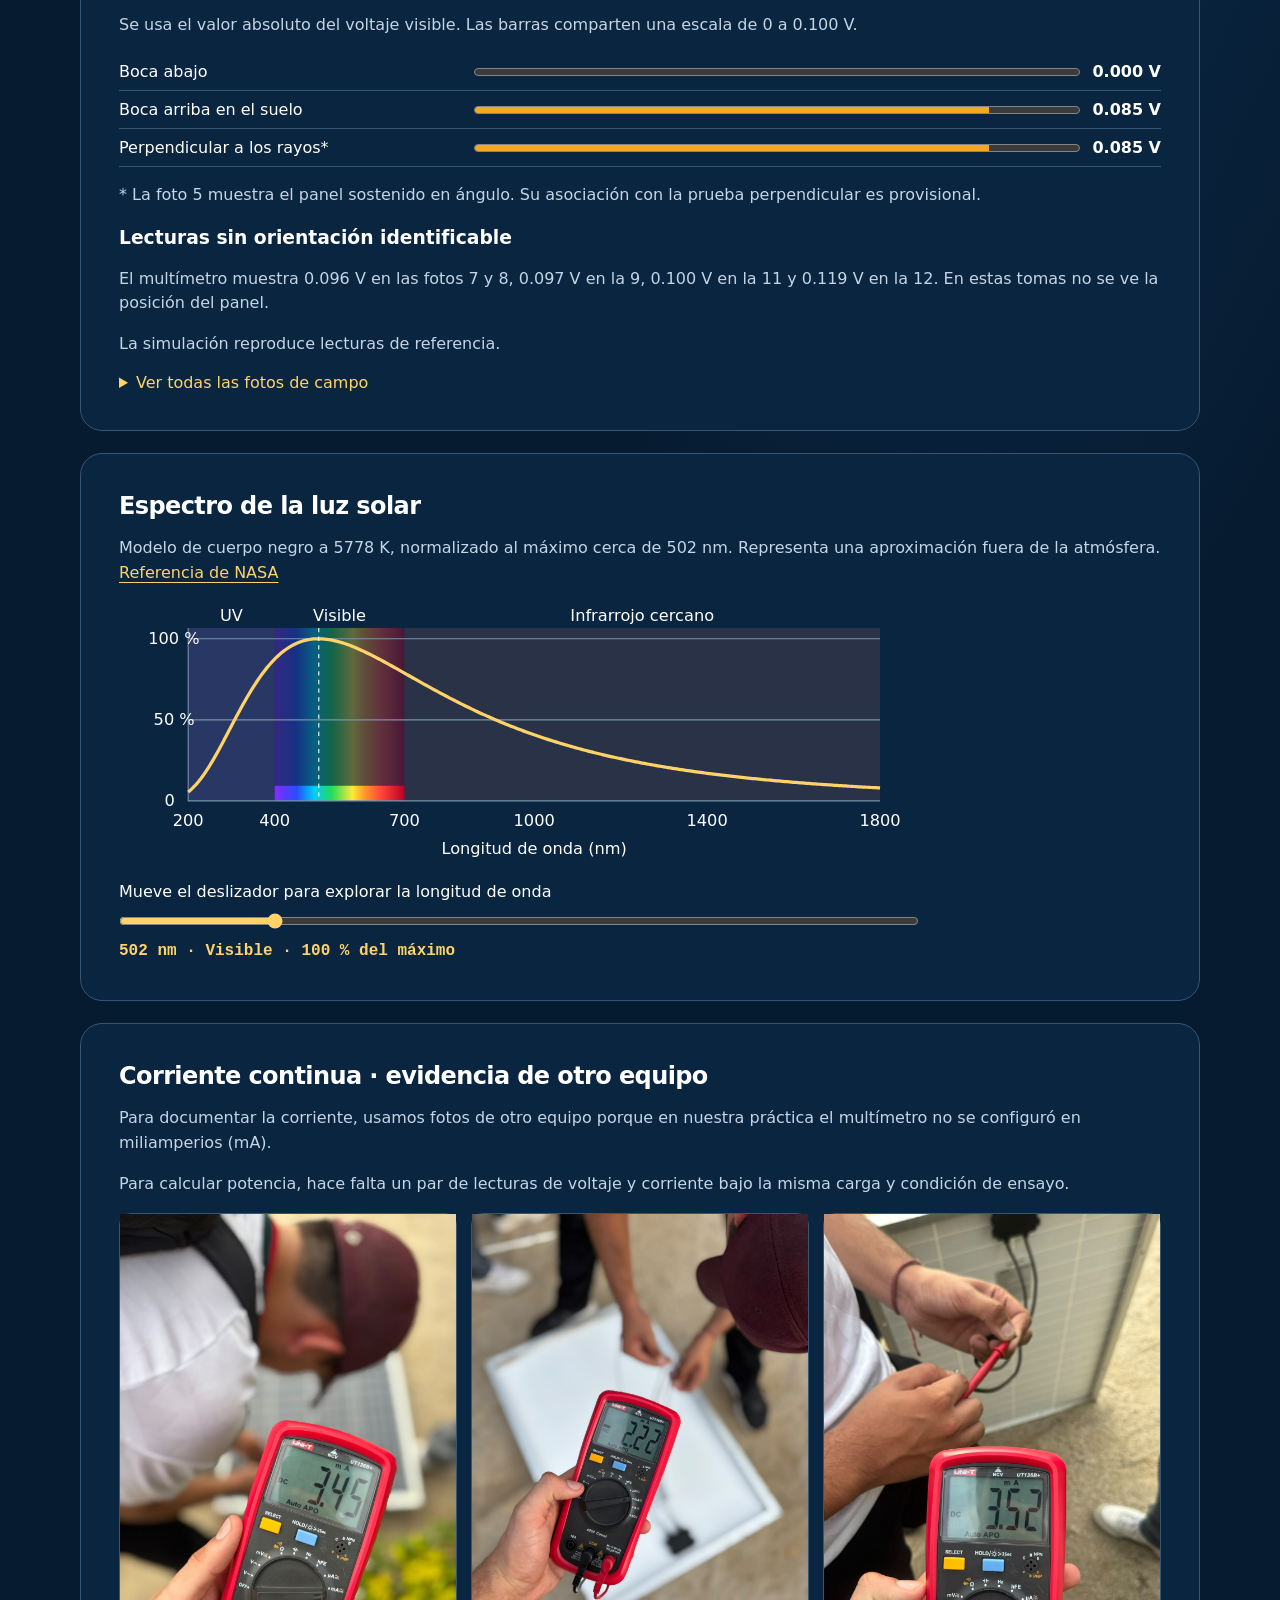
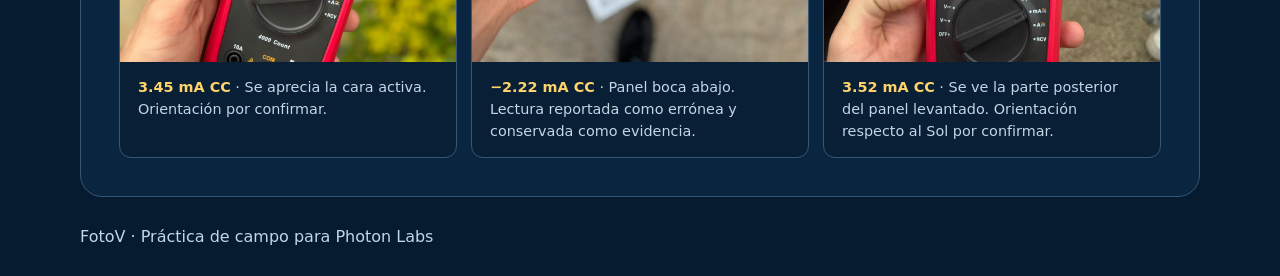
==== commit 0dce3a5e: "Muestra los colores de la luz visible" ====
--- a/celda-solar.html
+++ b/celda-solar.html
@@ -73,8 +73,21 @@
       <h2 id="spectrum-title">Espectro de la luz solar</h2>
       <p>Modelo de cuerpo negro a 5778 K, normalizado al máximo cerca de 502 nm. Representa una aproximación fuera de la atmósfera. <a href="https://ntrs.nasa.gov/api/citations/20190001541/downloads/20190001541.pdf">Referencia de NASA</a></p>
       <svg class="solar-spectrum" viewBox="0 0 740 245" role="img" aria-label="Intensidad espectral relativa de 200 a 1800 nanómetros. El máximo está cerca de 502 nanómetros, en la región visible.">
+        <defs>
+          <linearGradient id="visible-spectrum-colors">
+            <stop offset="0%" stop-color="#862aff"/>
+            <stop offset="17%" stop-color="#294cff"/>
+            <stop offset="30%" stop-color="#00caff"/>
+            <stop offset="44%" stop-color="#22dd55"/>
+            <stop offset="60%" stop-color="#ffe938"/>
+            <stop offset="70%" stop-color="#ff932b"/>
+            <stop offset="83%" stop-color="#ff4236"/>
+            <stop offset="100%" stop-color="#b90025"/>
+          </linearGradient>
+        </defs>
         <rect x="64" y="24" width="80" height="160" fill="#aa87ff" opacity=".19"/>
-        <rect x="144" y="24" width="120" height="160" fill="#ffd36a" opacity=".20"/>
+        <rect x="144" y="24" width="120" height="160" fill="url(#visible-spectrum-colors)" opacity=".35"/>
+        <rect x="144" y="170" width="120" height="14" fill="url(#visible-spectrum-colors)"/>
         <rect x="264" y="24" width="440" height="160" fill="#f58c73" opacity=".13"/>
         <path d="M64 24V184H704 M64 109H704 M64 34H704" fill="none" stroke="#7792a9"/>
         <polyline points="64.0,175.69 66.0,174.05 68.0,172.23 70.0,170.21 72.0,168.01 74.0,165.62 76.0,163.06 78.0,160.32 80.0,157.43 82.0,154.38 84.0,151.19 86.0,147.88 88.0,144.45 90.0,140.92 92.0,137.31 94.0,133.63 96.0,129.89 98.0,126.11 100.0,122.31 102.0,118.49 104.0,114.67 106.0,110.86 108.0,107.09 110.0,103.34 112.0,99.65 114.0,96.01 116.0,92.44 118.0,88.95 120.0,85.53 122.0,82.21 124.0,78.98 126.0,75.86 128.0,72.83 130.0,69.92 132.0,67.12 134.0,64.44 136.0,61.87 138.0,59.42 140.0,57.10 142.0,54.89 144.0,52.80 146.0,50.83 148.0,48.99 150.0,47.26 152.0,45.65 154.0,44.15 156.0,42.77 158.0,41.50 160.0,40.34 162.0,39.29 164.0,38.34 166.0,37.49 168.0,36.75 170.0,36.10 172.0,35.54 174.0,35.07 176.0,34.70 178.0,34.40 180.0,34.19 182.0,34.06 184.0,34.00 186.0,34.02 188.0,34.10 190.0,34.26 192.0,34.47 194.0,34.75 196.0,35.09 198.0,35.48 200.0,35.93 202.0,36.42 204.0,36.97 206.0,37.56 208.0,38.19 210.0,38.86 212.0,39.57 214.0,40.32 216.0,41.10 218.0,41.92 220.0,42.76 222.0,43.64 224.0,44.54 226.0,45.46 228.0,46.41 230.0,47.37 232.0,48.36 234.0,49.37 236.0,50.39 238.0,51.43 240.0,52.48 242.0,53.54 244.0,54.61 246.0,55.70 248.0,56.79 250.0,57.90 252.0,59.00 254.0,60.12 256.0,61.24 258.0,62.36 260.0,63.49 262.0,64.62 264.0,65.75 266.0,66.88 268.0,68.01 270.0,69.14 272.0,70.27 274.0,71.40 276.0,72.53 278.0,73.65 280.0,74.77 282.0,75.89 284.0,77.00 286.0,78.11 288.0,79.21 290.0,80.31 292.0,81.40 294.0,82.48 296.0,83.56 298.0,84.64 300.0,85.70 302.0,86.76 304.0,87.81 306.0,88.86 308.0,89.89 310.0,90.92 312.0,91.94 314.0,92.96 316.0,93.96 318.0,94.96 320.0,95.94 322.0,96.92 324.0,97.89 326.0,98.85 328.0,99.80 330.0,100.75 332.0,101.68 334.0,102.61 336.0,103.52 338.0,104.43 340.0,105.33 342.0,106.22 344.0,107.10 346.0,107.97 348.0,108.83 350.0,109.68 352.0,110.52 354.0,111.36 356.0,112.18 358.0,113.00 360.0,113.81 362.0,114.60 364.0,115.39 366.0,116.17 368.0,116.95 370.0,117.71 372.0,118.46 374.0,119.21 376.0,119.95 378.0,120.68 380.0,121.40 382.0,122.11 384.0,122.81 386.0,123.51 388.0,124.19 390.0,124.87 392.0,125.54 394.0,126.20 396.0,126.86 398.0,127.51 400.0,128.15 402.0,128.78 404.0,129.40 406.0,130.02 408.0,130.63 410.0,131.23 412.0,131.82 414.0,132.41 416.0,132.99 418.0,133.56 420.0,134.13 422.0,134.68 424.0,135.24 426.0,135.78 428.0,136.32 430.0,136.85 432.0,137.38 434.0,137.90 436.0,138.41 438.0,138.91 440.0,139.41 442.0,139.91 444.0,140.39 446.0,140.88 448.0,141.35 450.0,141.82 452.0,142.28 454.0,142.74 456.0,143.19 458.0,143.64 460.0,144.08 462.0,144.52 464.0,144.95 466.0,145.37 468.0,145.79 470.0,146.21 472.0,146.62 474.0,147.02 476.0,147.42 478.0,147.81 480.0,148.20 482.0,148.59 484.0,148.97 486.0,149.34 488.0,149.71 490.0,150.08 492.0,150.44 494.0,150.80 496.0,151.15 498.0,151.50 500.0,151.84 502.0,152.18 504.0,152.52 506.0,152.85 508.0,153.18 510.0,153.50 512.0,153.82 514.0,154.13 516.0,154.45 518.0,154.75 520.0,155.06 522.0,155.36 524.0,155.66 526.0,155.95 528.0,156.24 530.0,156.52 532.0,156.81 534.0,157.09 536.0,157.36 538.0,157.63 540.0,157.90 542.0,158.17 544.0,158.43 546.0,158.69 548.0,158.95 550.0,159.20 552.0,159.45 554.0,159.70 556.0,159.94 558.0,160.19 560.0,160.42 562.0,160.66 564.0,160.89 566.0,161.12 568.0,161.35 570.0,161.58 572.0,161.80 574.0,162.02 576.0,162.23 578.0,162.45 580.0,162.66 582.0,162.87 584.0,163.08 586.0,163.28 588.0,163.48 590.0,163.68 592.0,163.88 594.0,164.08 596.0,164.27 598.0,164.46 600.0,164.65 602.0,164.84 604.0,165.02 606.0,165.20 608.0,165.38 610.0,165.56 612.0,165.74 614.0,165.91 616.0,166.08 618.0,166.25 620.0,166.42 622.0,166.58 624.0,166.75 626.0,166.91 628.0,167.07 630.0,167.23 632.0,167.39 634.0,167.54 636.0,167.70 638.0,167.85 640.0,168.00 642.0,168.15 644.0,168.29 646.0,168.44 648.0,168.58 650.0,168.72 652.0,168.86 654.0,169.00 656.0,169.14 658.0,169.27 660.0,169.41 662.0,169.54 664.0,169.67 666.0,169.80 668.0,169.93 670.0,170.06 672.0,170.18 674.0,170.31 676.0,170.43 678.0,170.55 680.0,170.67 682.0,170.79 684.0,170.91 686.0,171.02 688.0,171.14 690.0,171.25 692.0,171.36 694.0,171.48 696.0,171.59 698.0,171.70 700.0,171.80 702.0,171.91 704.0,172.02" fill="none" stroke="#ffd36a" stroke-width="3"/>
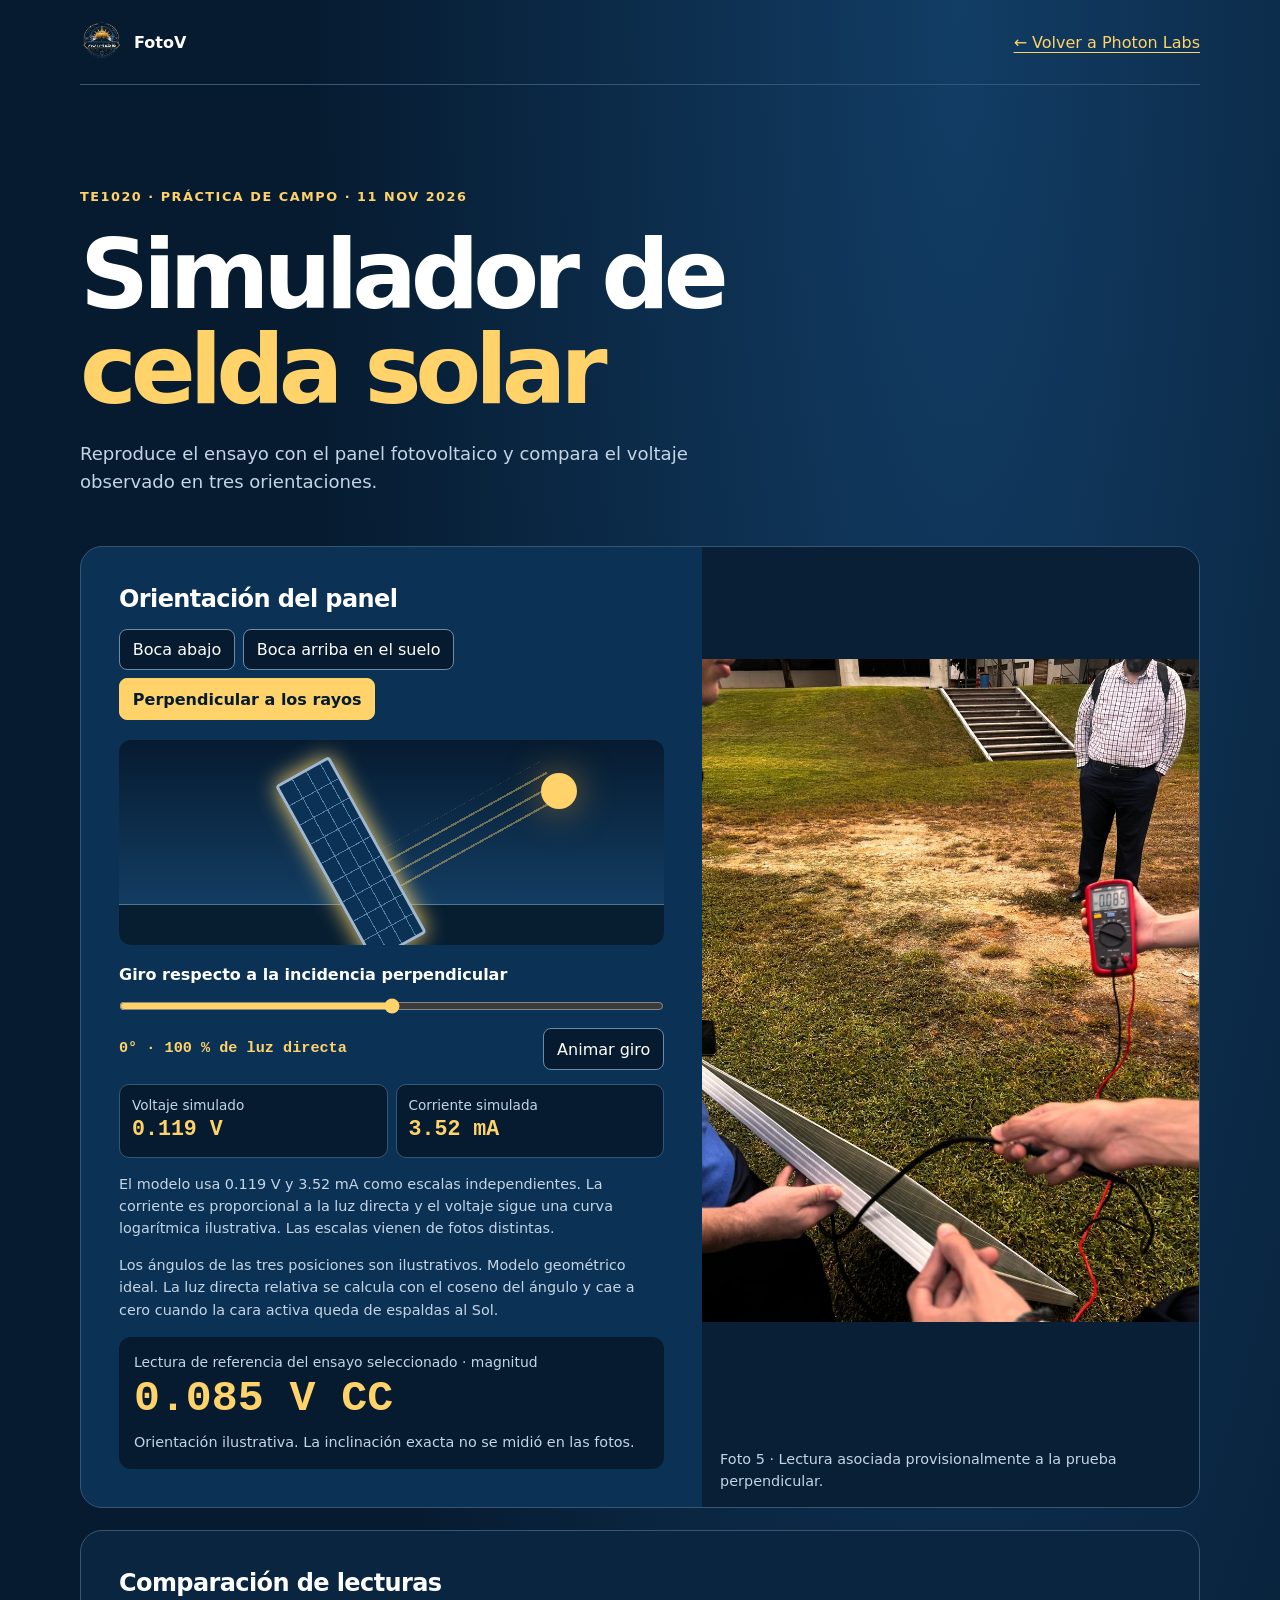
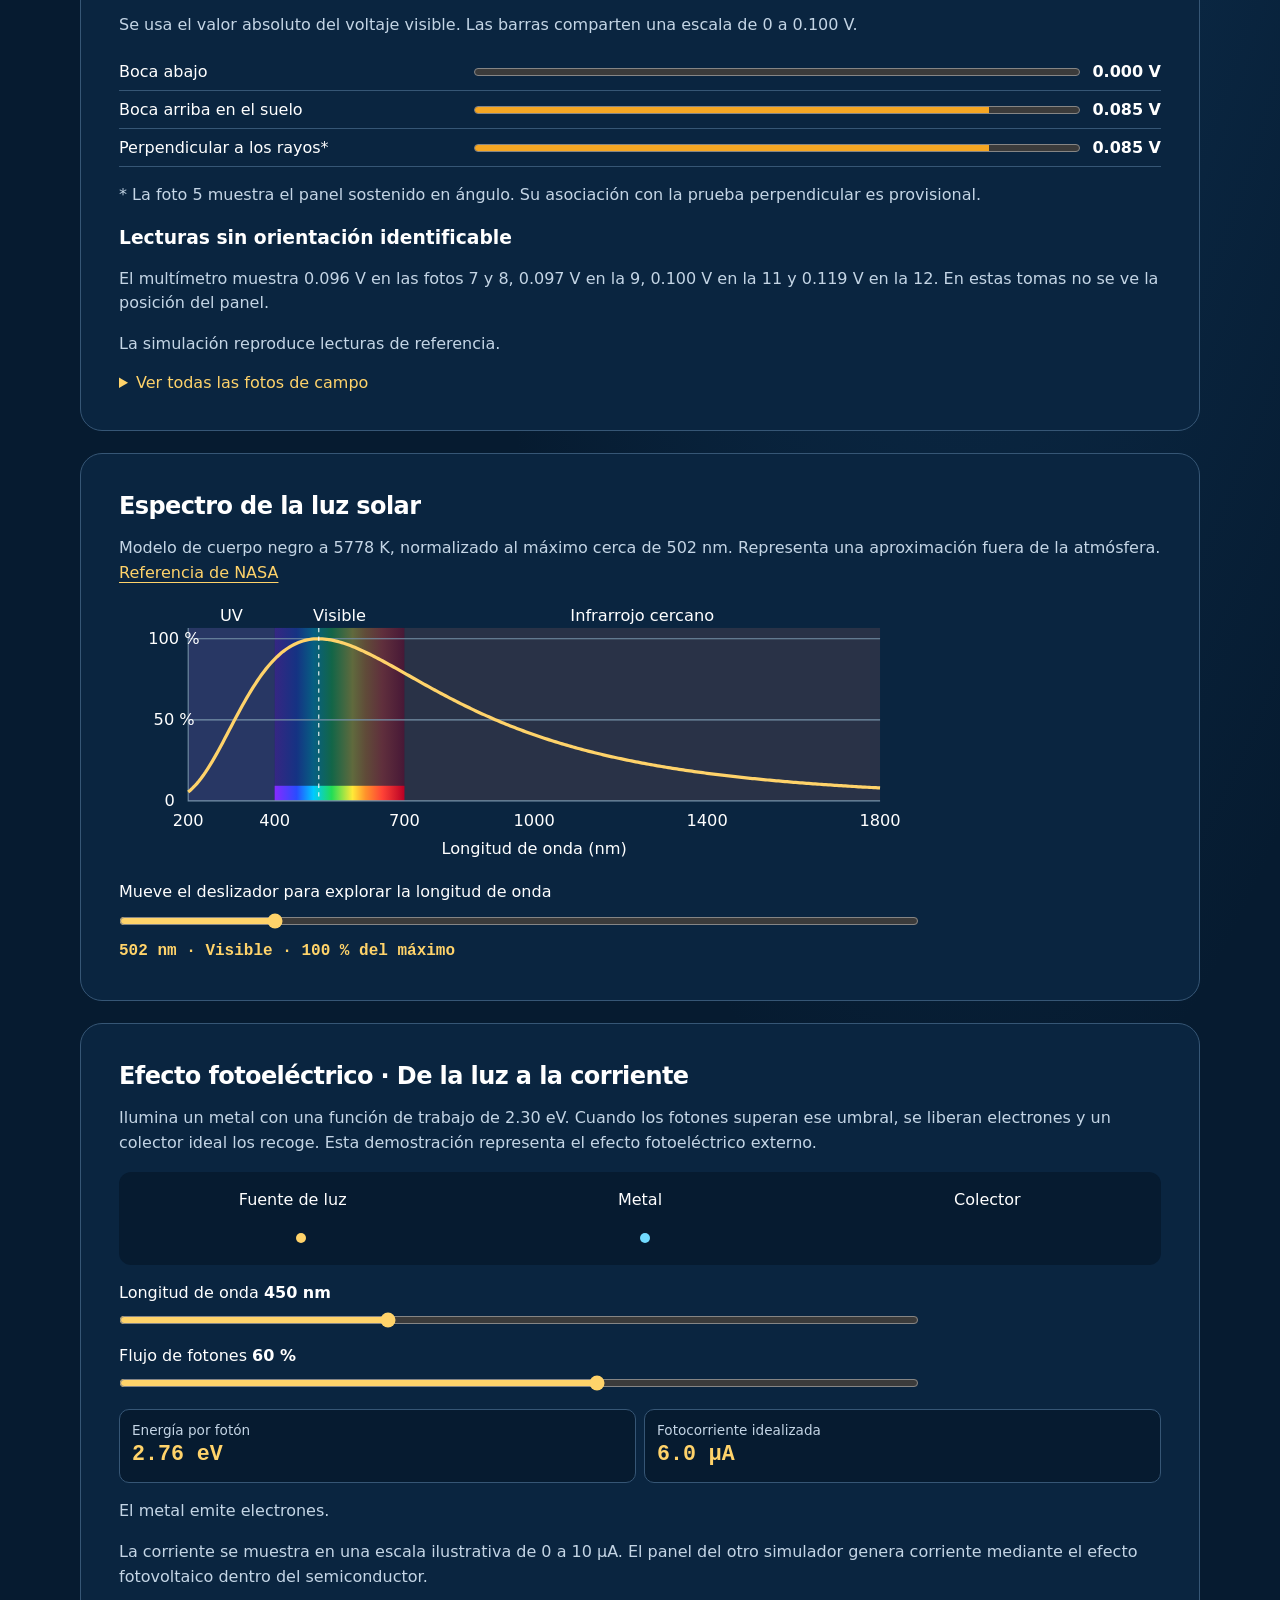
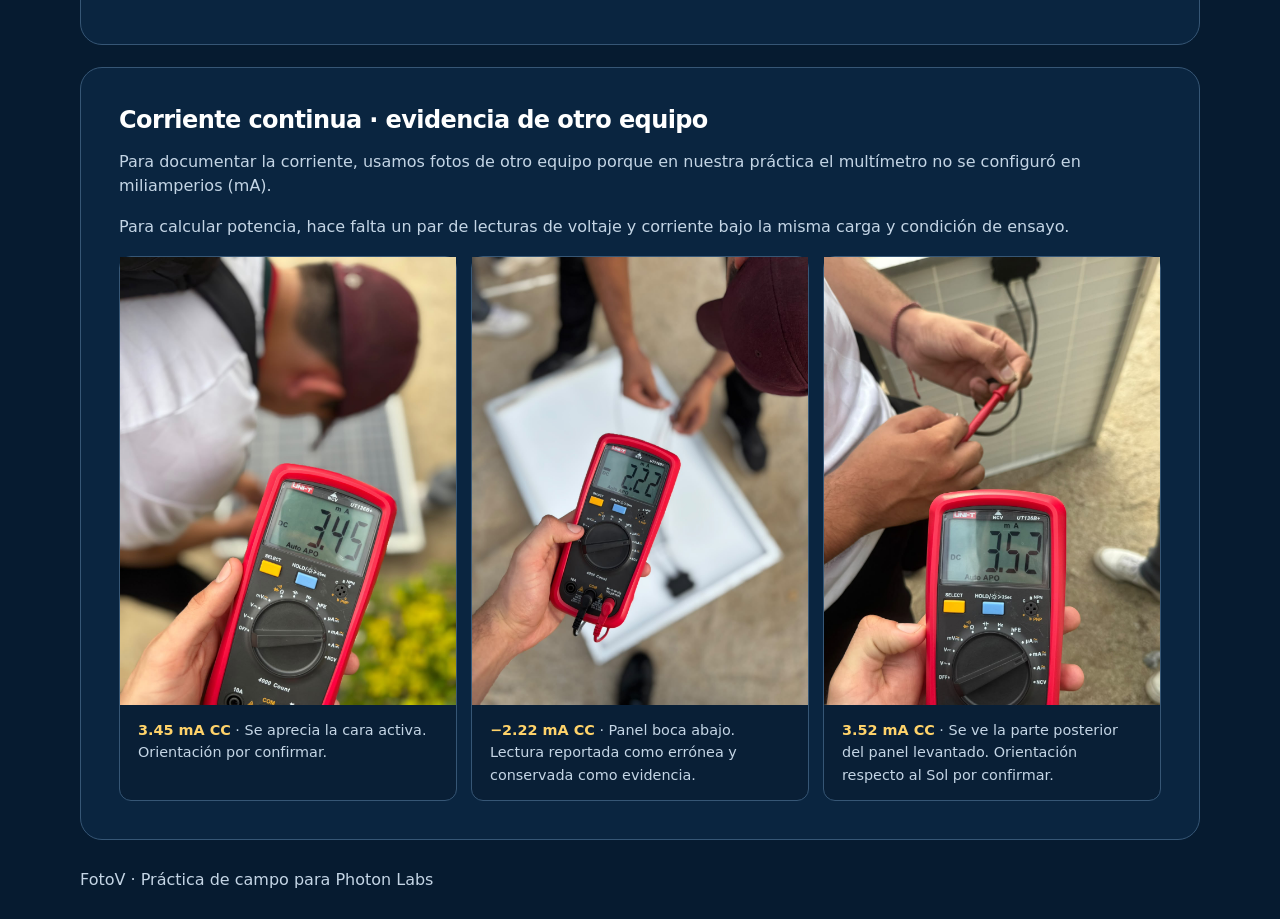
==== commit a0cc75ba: "Agrega demostración del efecto fotoeléctrico" ====
--- a/celda-solar.html
+++ b/celda-solar.html
@@ -5,8 +5,8 @@
   <meta name="viewport" content="width=device-width, initial-scale=1">
   <meta name="theme-color" content="#061b30">
   <title>Simulador de celda solar · FotoV</title>
-  <link rel="stylesheet" href="solar.css">
-  <script src="solar.js?v=c1d6b90" defer></script>
+  <link rel="stylesheet" href="solar.css?v=fotoelectrico-1">
+  <script src="solar.js?v=fotoelectrico-1" defer></script>
 </head>
 <body>
   <header class="wrap top">
@@ -103,6 +103,24 @@
       <input type="range" id="spectrum-wavelength" min="200" max="1800" value="502">
       <output for="spectrum-wavelength" id="spectrum-reading">502 nm · Visible · 100 % del máximo</output>
     </section>
+    <section class="results photoelectric" aria-labelledby="photoelectric-title">
+      <h2 id="photoelectric-title">Efecto fotoeléctrico · De la luz a la corriente</h2>
+      <p>Ilumina un metal con una función de trabajo de 2.30 eV. Cuando los fotones superan ese umbral, se liberan electrones y un colector ideal los recoge. Esta demostración representa el efecto fotoeléctrico externo.</p>
+      <div class="photoelectric-scene" aria-hidden="true">
+        <span>Fuente de luz</span><span>Metal</span><span>Colector</span>
+        <i class="photon"></i><i class="electron"></i>
+      </div>
+      <label for="photo-wavelength">Longitud de onda <b id="photo-nm">450 nm</b></label>
+      <input id="photo-wavelength" type="range" min="300" max="750" value="450">
+      <label for="photo-flux">Flujo de fotones <b id="photo-flux-value">60 %</b></label>
+      <input id="photo-flux" type="range" min="0" max="100" value="60">
+      <div class="simulated-meter">
+        <div><span>Energía por fotón</span><span id="photo-energy">2.76 eV</span></div>
+        <div><span>Fotocorriente idealizada</span><span id="photo-current">6.0 µA</span></div>
+      </div>
+      <p id="photo-status">El metal emite electrones.</p>
+      <p>La corriente se muestra en una escala ilustrativa de 0 a 10 µA. El panel del otro simulador genera corriente mediante el efecto fotovoltaico dentro del semiconductor.</p>
+    </section>
     <section class="results" aria-labelledby="current-title">
       <h2 id="current-title">Corriente continua · evidencia de otro equipo</h2>
       <p>Para documentar la corriente, usamos fotos de otro equipo porque en nuestra práctica el multímetro no se configuró en miliamperios (mA).</p>
--- a/solar.css
+++ b/solar.css
@@ -87,3 +87,13 @@
 .solar-spectrum { display: block; width: 100%; max-width: 800px; height: auto; margin-bottom: 16px; }
 #spectrum-wavelength { display: block; width: min(100%, 800px); accent-color: var(--gold); margin: 12px 0; }
 #spectrum-reading { font-size: 1rem; }
+.photoelectric input { display: block; width: min(100%, 800px); accent-color: var(--gold); margin: 10px 0 18px; }
+.photoelectric-scene { position: relative; display: grid; grid-template-columns: repeat(3, 1fr); text-align: center; padding: 18px 0 56px; margin-bottom: 18px; border-radius: 12px; background: #061b30; }
+.photoelectric-scene i { display: none; position: absolute; bottom: 22px; width: 10px; height: 10px; border-radius: 50%; }
+.photoelectric-scene.lit .photon, .photoelectric-scene.emits .electron { display: block; animation: photo-travel 1s linear infinite; }
+.photoelectric-scene .photon { left: 17%; background: var(--gold); }
+.photoelectric-scene .electron { left: 50%; background: #71dbff; }
+@keyframes photo-travel { to { translate: 0; left: calc(var(--photo-destination) - 5px); opacity: .35; } }
+.photon { --photo-destination: 50%; }
+.electron { --photo-destination: 83%; }
+@media (prefers-reduced-motion: reduce) { .photoelectric-scene i { animation: none !important; } }
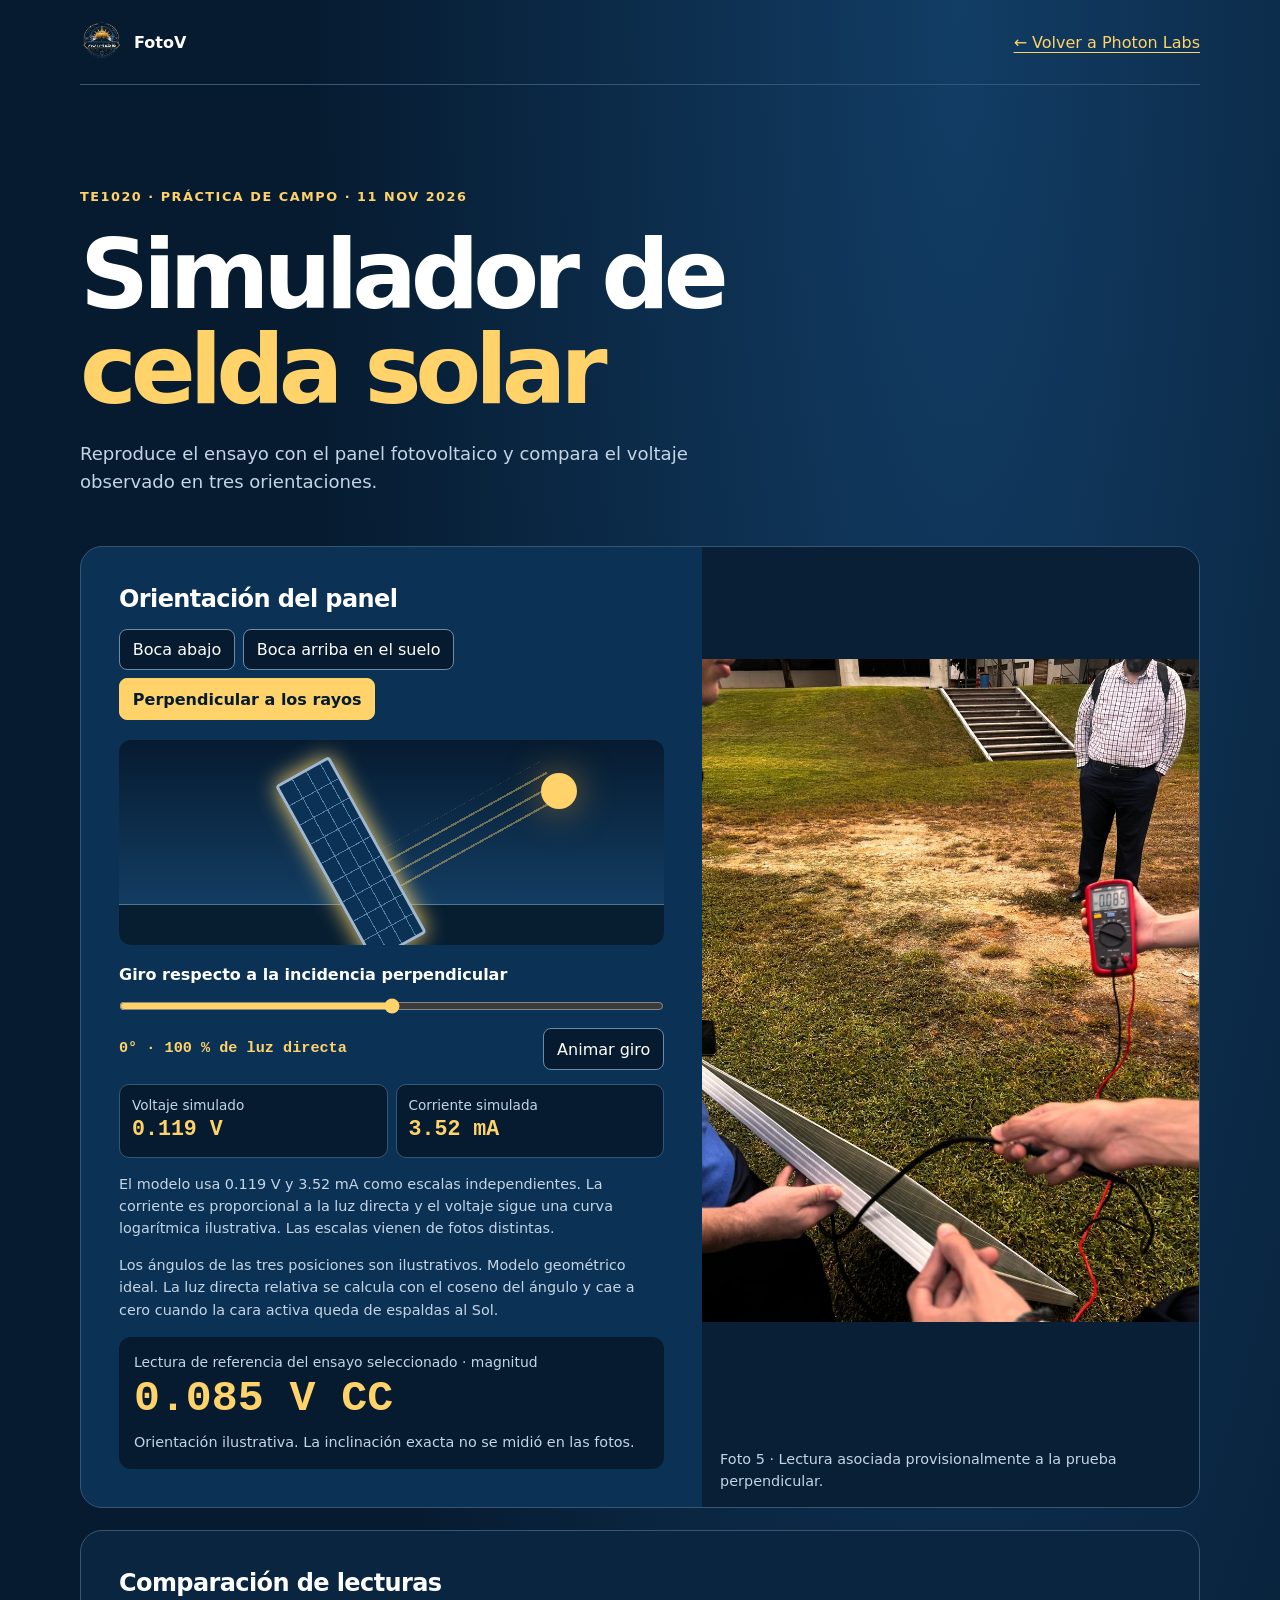
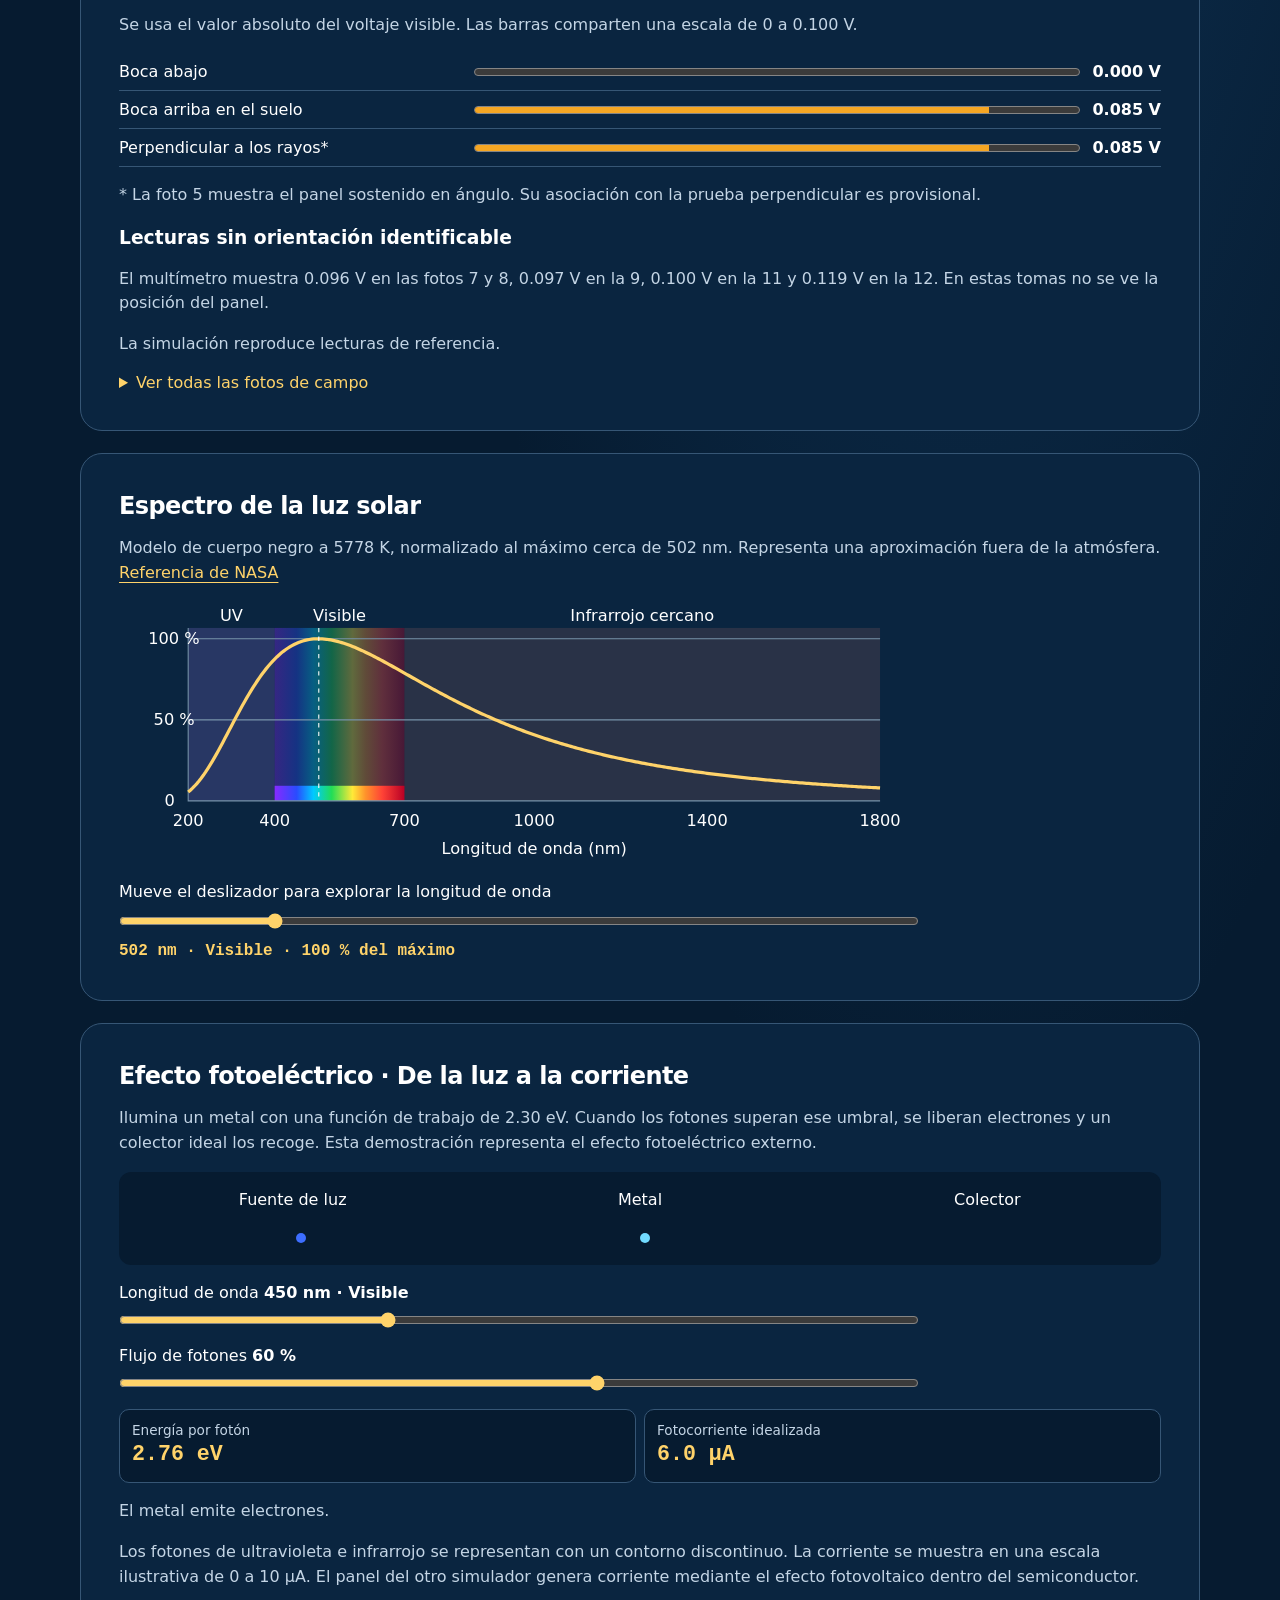
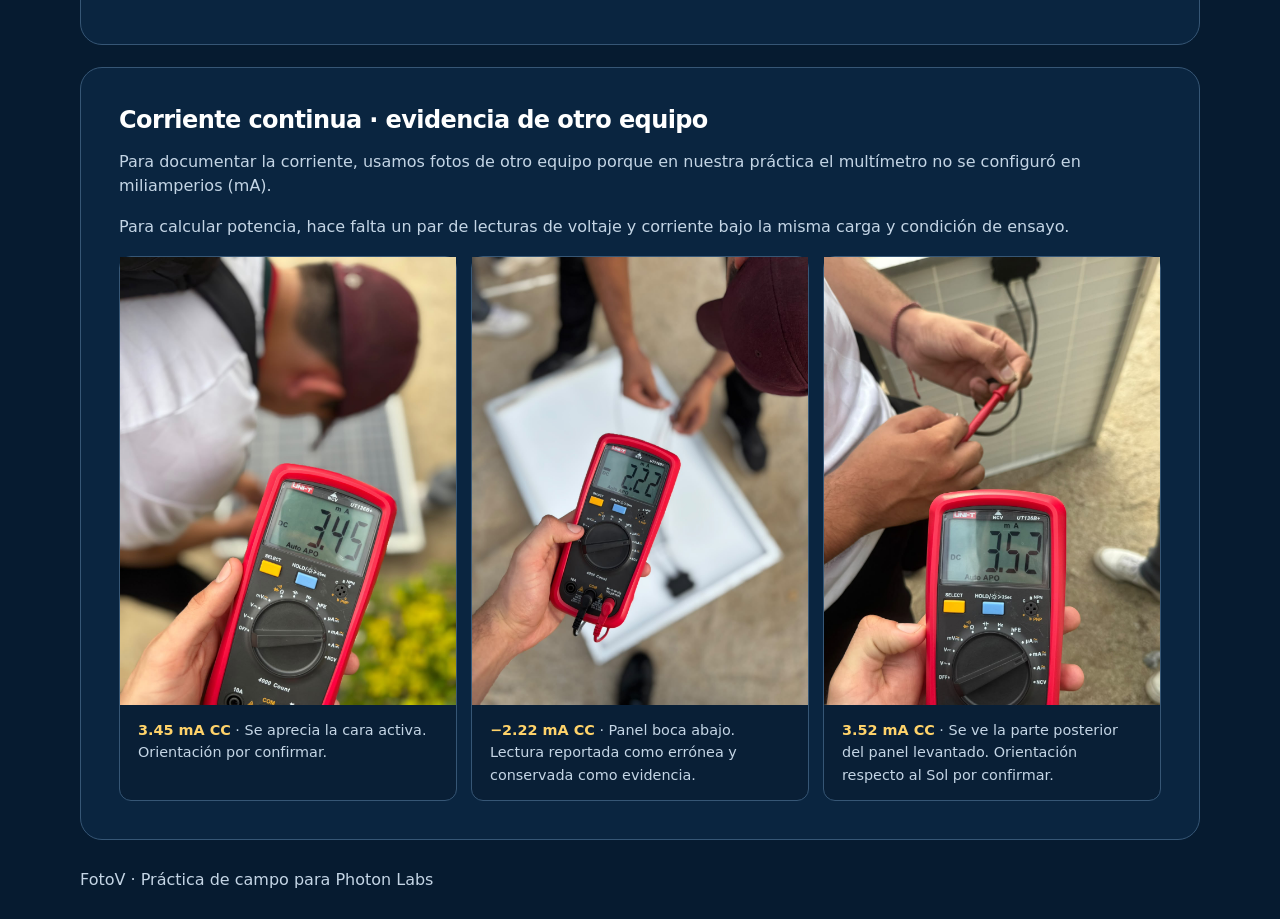
==== commit 7b4983f7: "Colorea la luz de la simulación fotoeléctrica" ====
--- a/celda-solar.html
+++ b/celda-solar.html
@@ -5,8 +5,8 @@
   <meta name="viewport" content="width=device-width, initial-scale=1">
   <meta name="theme-color" content="#061b30">
   <title>Simulador de celda solar · FotoV</title>
-  <link rel="stylesheet" href="solar.css?v=fotoelectrico-1">
-  <script src="solar.js?v=fotoelectrico-1" defer></script>
+  <link rel="stylesheet" href="solar.css?v=fotoelectrico-2">
+  <script src="solar.js?v=fotoelectrico-2" defer></script>
 </head>
 <body>
   <header class="wrap top">
@@ -110,7 +110,7 @@
         <span>Fuente de luz</span><span>Metal</span><span>Colector</span>
         <i class="photon"></i><i class="electron"></i>
       </div>
-      <label for="photo-wavelength">Longitud de onda <b id="photo-nm">450 nm</b></label>
+      <label for="photo-wavelength">Longitud de onda <b id="photo-nm">450 nm · Visible</b></label>
       <input id="photo-wavelength" type="range" min="300" max="750" value="450">
       <label for="photo-flux">Flujo de fotones <b id="photo-flux-value">60 %</b></label>
       <input id="photo-flux" type="range" min="0" max="100" value="60">
@@ -119,7 +119,7 @@
         <div><span>Fotocorriente idealizada</span><span id="photo-current">6.0 µA</span></div>
       </div>
       <p id="photo-status">El metal emite electrones.</p>
-      <p>La corriente se muestra en una escala ilustrativa de 0 a 10 µA. El panel del otro simulador genera corriente mediante el efecto fotovoltaico dentro del semiconductor.</p>
+      <p>Los fotones de ultravioleta e infrarrojo se representan con un contorno discontinuo. La corriente se muestra en una escala ilustrativa de 0 a 10 µA. El panel del otro simulador genera corriente mediante el efecto fotovoltaico dentro del semiconductor.</p>
     </section>
     <section class="results" aria-labelledby="current-title">
       <h2 id="current-title">Corriente continua · evidencia de otro equipo</h2>
--- a/solar.css
+++ b/solar.css
@@ -91,9 +91,11 @@
 .photoelectric-scene { position: relative; display: grid; grid-template-columns: repeat(3, 1fr); text-align: center; padding: 18px 0 56px; margin-bottom: 18px; border-radius: 12px; background: #061b30; }
 .photoelectric-scene i { display: none; position: absolute; bottom: 22px; width: 10px; height: 10px; border-radius: 50%; }
 .photoelectric-scene.lit .photon, .photoelectric-scene.emits .electron { display: block; animation: photo-travel 1s linear infinite; }
-.photoelectric-scene .photon { left: 17%; background: var(--gold); }
+.photoelectric-scene .photon { left: 17%; background: var(--photon-color, #5277ff); }
 .photoelectric-scene .electron { left: 50%; background: #71dbff; }
 @keyframes photo-travel { to { translate: 0; left: calc(var(--photo-destination) - 5px); opacity: .35; } }
 .photon { --photo-destination: 50%; }
 .electron { --photo-destination: 83%; }
 @media (prefers-reduced-motion: reduce) { .photoelectric-scene i { animation: none !important; } }
+
+.photoelectric-scene.invisible-light .photon { background: transparent; border: 2px dashed var(--photon-color); }
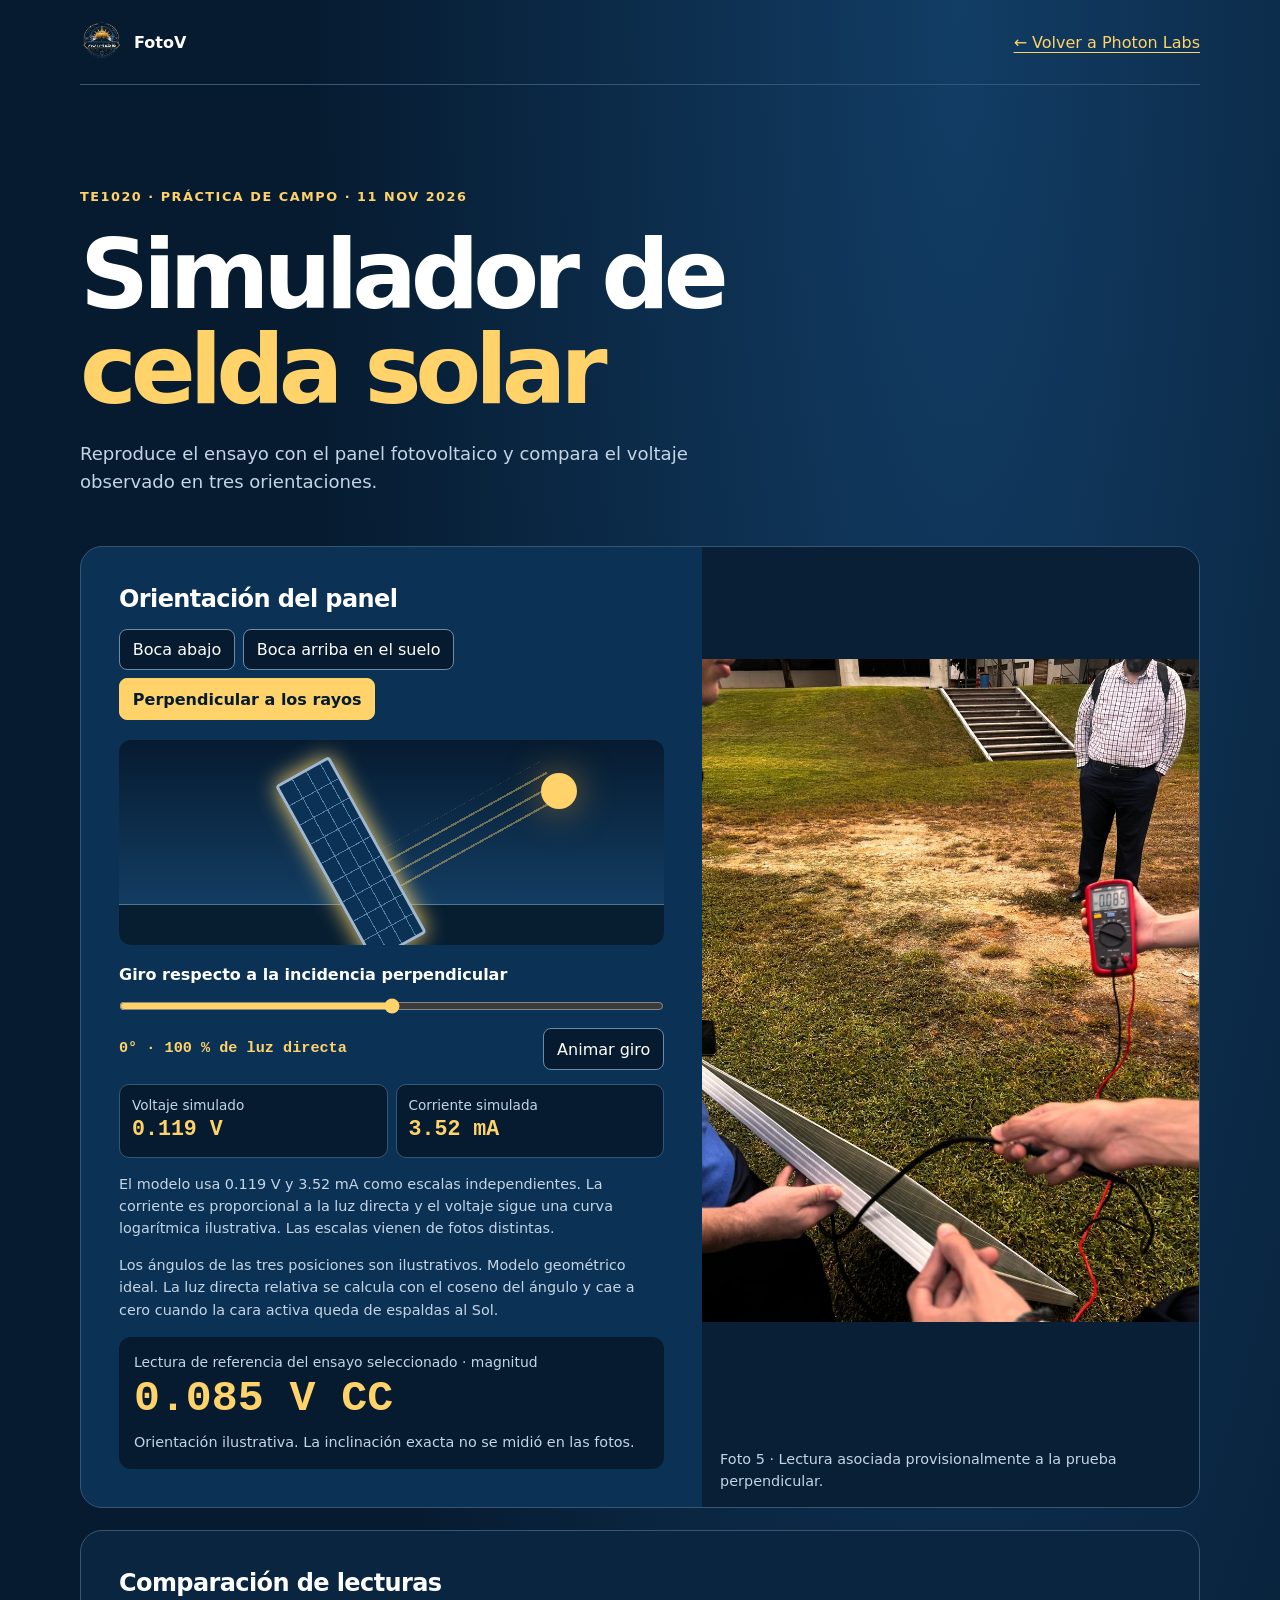
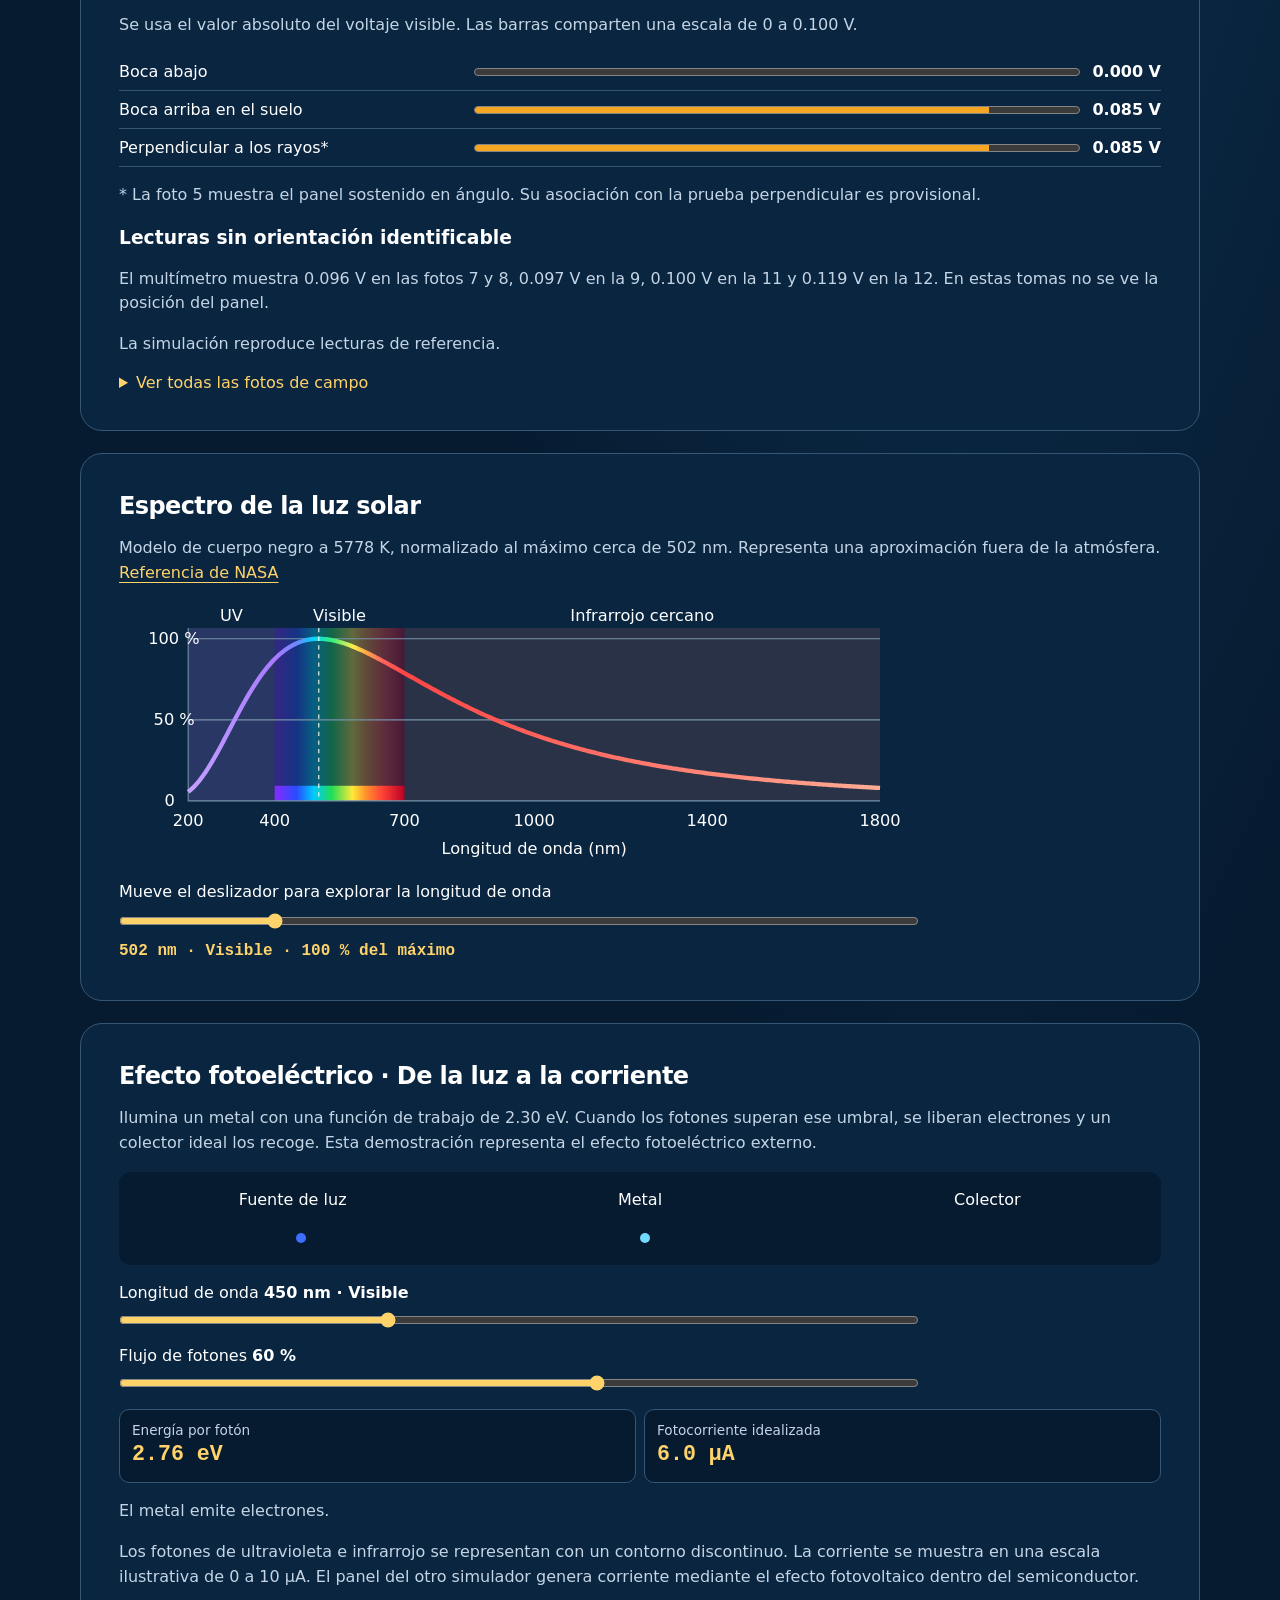
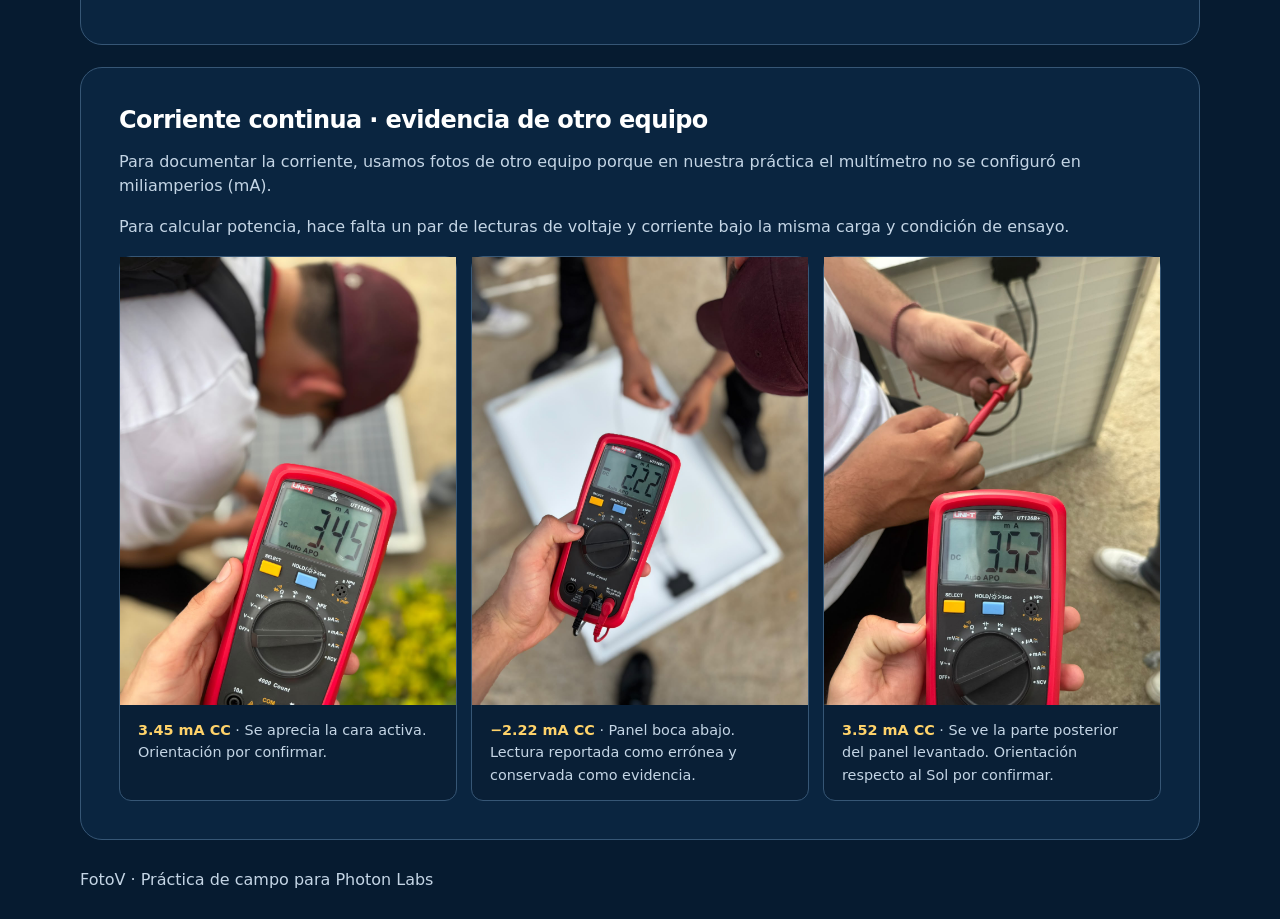
==== commit 185e34b5: "Colorea la curva del espectro solar" ====
--- a/celda-solar.html
+++ b/celda-solar.html
@@ -74,6 +74,18 @@
       <p>Modelo de cuerpo negro a 5778 K, normalizado al máximo cerca de 502 nm. Representa una aproximación fuera de la atmósfera. <a href="https://ntrs.nasa.gov/api/citations/20190001541/downloads/20190001541.pdf">Referencia de NASA</a></p>
       <svg class="solar-spectrum" viewBox="0 0 740 245" role="img" aria-label="Intensidad espectral relativa de 200 a 1800 nanómetros. El máximo está cerca de 502 nanómetros, en la región visible.">
         <defs>
+          <linearGradient id="solar-curve-colors" gradientUnits="userSpaceOnUse" x1="64" y1="0" x2="704" y2="0">
+            <stop offset="0%" stop-color="#c4a0ff"/>
+            <stop offset="12.5%" stop-color="#a97aff"/>
+            <stop offset="15.7%" stop-color="#7085ff"/>
+            <stop offset="18.1%" stop-color="#00d5ff"/>
+            <stop offset="20.8%" stop-color="#38ee79"/>
+            <stop offset="23.8%" stop-color="#ffed4e"/>
+            <stop offset="25.6%" stop-color="#ffab45"/>
+            <stop offset="28.1%" stop-color="#ff655d"/>
+            <stop offset="31.25%" stop-color="#ff4545"/>
+            <stop offset="100%" stop-color="#ffac94"/>
+          </linearGradient>
           <linearGradient id="visible-spectrum-colors">
             <stop offset="0%" stop-color="#862aff"/>
             <stop offset="17%" stop-color="#294cff"/>
@@ -90,7 +102,7 @@
         <rect x="144" y="170" width="120" height="14" fill="url(#visible-spectrum-colors)"/>
         <rect x="264" y="24" width="440" height="160" fill="#f58c73" opacity=".13"/>
         <path d="M64 24V184H704 M64 109H704 M64 34H704" fill="none" stroke="#7792a9"/>
-        <polyline points="64.0,175.69 66.0,174.05 68.0,172.23 70.0,170.21 72.0,168.01 74.0,165.62 76.0,163.06 78.0,160.32 80.0,157.43 82.0,154.38 84.0,151.19 86.0,147.88 88.0,144.45 90.0,140.92 92.0,137.31 94.0,133.63 96.0,129.89 98.0,126.11 100.0,122.31 102.0,118.49 104.0,114.67 106.0,110.86 108.0,107.09 110.0,103.34 112.0,99.65 114.0,96.01 116.0,92.44 118.0,88.95 120.0,85.53 122.0,82.21 124.0,78.98 126.0,75.86 128.0,72.83 130.0,69.92 132.0,67.12 134.0,64.44 136.0,61.87 138.0,59.42 140.0,57.10 142.0,54.89 144.0,52.80 146.0,50.83 148.0,48.99 150.0,47.26 152.0,45.65 154.0,44.15 156.0,42.77 158.0,41.50 160.0,40.34 162.0,39.29 164.0,38.34 166.0,37.49 168.0,36.75 170.0,36.10 172.0,35.54 174.0,35.07 176.0,34.70 178.0,34.40 180.0,34.19 182.0,34.06 184.0,34.00 186.0,34.02 188.0,34.10 190.0,34.26 192.0,34.47 194.0,34.75 196.0,35.09 198.0,35.48 200.0,35.93 202.0,36.42 204.0,36.97 206.0,37.56 208.0,38.19 210.0,38.86 212.0,39.57 214.0,40.32 216.0,41.10 218.0,41.92 220.0,42.76 222.0,43.64 224.0,44.54 226.0,45.46 228.0,46.41 230.0,47.37 232.0,48.36 234.0,49.37 236.0,50.39 238.0,51.43 240.0,52.48 242.0,53.54 244.0,54.61 246.0,55.70 248.0,56.79 250.0,57.90 252.0,59.00 254.0,60.12 256.0,61.24 258.0,62.36 260.0,63.49 262.0,64.62 264.0,65.75 266.0,66.88 268.0,68.01 270.0,69.14 272.0,70.27 274.0,71.40 276.0,72.53 278.0,73.65 280.0,74.77 282.0,75.89 284.0,77.00 286.0,78.11 288.0,79.21 290.0,80.31 292.0,81.40 294.0,82.48 296.0,83.56 298.0,84.64 300.0,85.70 302.0,86.76 304.0,87.81 306.0,88.86 308.0,89.89 310.0,90.92 312.0,91.94 314.0,92.96 316.0,93.96 318.0,94.96 320.0,95.94 322.0,96.92 324.0,97.89 326.0,98.85 328.0,99.80 330.0,100.75 332.0,101.68 334.0,102.61 336.0,103.52 338.0,104.43 340.0,105.33 342.0,106.22 344.0,107.10 346.0,107.97 348.0,108.83 350.0,109.68 352.0,110.52 354.0,111.36 356.0,112.18 358.0,113.00 360.0,113.81 362.0,114.60 364.0,115.39 366.0,116.17 368.0,116.95 370.0,117.71 372.0,118.46 374.0,119.21 376.0,119.95 378.0,120.68 380.0,121.40 382.0,122.11 384.0,122.81 386.0,123.51 388.0,124.19 390.0,124.87 392.0,125.54 394.0,126.20 396.0,126.86 398.0,127.51 400.0,128.15 402.0,128.78 404.0,129.40 406.0,130.02 408.0,130.63 410.0,131.23 412.0,131.82 414.0,132.41 416.0,132.99 418.0,133.56 420.0,134.13 422.0,134.68 424.0,135.24 426.0,135.78 428.0,136.32 430.0,136.85 432.0,137.38 434.0,137.90 436.0,138.41 438.0,138.91 440.0,139.41 442.0,139.91 444.0,140.39 446.0,140.88 448.0,141.35 450.0,141.82 452.0,142.28 454.0,142.74 456.0,143.19 458.0,143.64 460.0,144.08 462.0,144.52 464.0,144.95 466.0,145.37 468.0,145.79 470.0,146.21 472.0,146.62 474.0,147.02 476.0,147.42 478.0,147.81 480.0,148.20 482.0,148.59 484.0,148.97 486.0,149.34 488.0,149.71 490.0,150.08 492.0,150.44 494.0,150.80 496.0,151.15 498.0,151.50 500.0,151.84 502.0,152.18 504.0,152.52 506.0,152.85 508.0,153.18 510.0,153.50 512.0,153.82 514.0,154.13 516.0,154.45 518.0,154.75 520.0,155.06 522.0,155.36 524.0,155.66 526.0,155.95 528.0,156.24 530.0,156.52 532.0,156.81 534.0,157.09 536.0,157.36 538.0,157.63 540.0,157.90 542.0,158.17 544.0,158.43 546.0,158.69 548.0,158.95 550.0,159.20 552.0,159.45 554.0,159.70 556.0,159.94 558.0,160.19 560.0,160.42 562.0,160.66 564.0,160.89 566.0,161.12 568.0,161.35 570.0,161.58 572.0,161.80 574.0,162.02 576.0,162.23 578.0,162.45 580.0,162.66 582.0,162.87 584.0,163.08 586.0,163.28 588.0,163.48 590.0,163.68 592.0,163.88 594.0,164.08 596.0,164.27 598.0,164.46 600.0,164.65 602.0,164.84 604.0,165.02 606.0,165.20 608.0,165.38 610.0,165.56 612.0,165.74 614.0,165.91 616.0,166.08 618.0,166.25 620.0,166.42 622.0,166.58 624.0,166.75 626.0,166.91 628.0,167.07 630.0,167.23 632.0,167.39 634.0,167.54 636.0,167.70 638.0,167.85 640.0,168.00 642.0,168.15 644.0,168.29 646.0,168.44 648.0,168.58 650.0,168.72 652.0,168.86 654.0,169.00 656.0,169.14 658.0,169.27 660.0,169.41 662.0,169.54 664.0,169.67 666.0,169.80 668.0,169.93 670.0,170.06 672.0,170.18 674.0,170.31 676.0,170.43 678.0,170.55 680.0,170.67 682.0,170.79 684.0,170.91 686.0,171.02 688.0,171.14 690.0,171.25 692.0,171.36 694.0,171.48 696.0,171.59 698.0,171.70 700.0,171.80 702.0,171.91 704.0,172.02" fill="none" stroke="#ffd36a" stroke-width="3"/>
+        <polyline points="64.0,175.69 66.0,174.05 68.0,172.23 70.0,170.21 72.0,168.01 74.0,165.62 76.0,163.06 78.0,160.32 80.0,157.43 82.0,154.38 84.0,151.19 86.0,147.88 88.0,144.45 90.0,140.92 92.0,137.31 94.0,133.63 96.0,129.89 98.0,126.11 100.0,122.31 102.0,118.49 104.0,114.67 106.0,110.86 108.0,107.09 110.0,103.34 112.0,99.65 114.0,96.01 116.0,92.44 118.0,88.95 120.0,85.53 122.0,82.21 124.0,78.98 126.0,75.86 128.0,72.83 130.0,69.92 132.0,67.12 134.0,64.44 136.0,61.87 138.0,59.42 140.0,57.10 142.0,54.89 144.0,52.80 146.0,50.83 148.0,48.99 150.0,47.26 152.0,45.65 154.0,44.15 156.0,42.77 158.0,41.50 160.0,40.34 162.0,39.29 164.0,38.34 166.0,37.49 168.0,36.75 170.0,36.10 172.0,35.54 174.0,35.07 176.0,34.70 178.0,34.40 180.0,34.19 182.0,34.06 184.0,34.00 186.0,34.02 188.0,34.10 190.0,34.26 192.0,34.47 194.0,34.75 196.0,35.09 198.0,35.48 200.0,35.93 202.0,36.42 204.0,36.97 206.0,37.56 208.0,38.19 210.0,38.86 212.0,39.57 214.0,40.32 216.0,41.10 218.0,41.92 220.0,42.76 222.0,43.64 224.0,44.54 226.0,45.46 228.0,46.41 230.0,47.37 232.0,48.36 234.0,49.37 236.0,50.39 238.0,51.43 240.0,52.48 242.0,53.54 244.0,54.61 246.0,55.70 248.0,56.79 250.0,57.90 252.0,59.00 254.0,60.12 256.0,61.24 258.0,62.36 260.0,63.49 262.0,64.62 264.0,65.75 266.0,66.88 268.0,68.01 270.0,69.14 272.0,70.27 274.0,71.40 276.0,72.53 278.0,73.65 280.0,74.77 282.0,75.89 284.0,77.00 286.0,78.11 288.0,79.21 290.0,80.31 292.0,81.40 294.0,82.48 296.0,83.56 298.0,84.64 300.0,85.70 302.0,86.76 304.0,87.81 306.0,88.86 308.0,89.89 310.0,90.92 312.0,91.94 314.0,92.96 316.0,93.96 318.0,94.96 320.0,95.94 322.0,96.92 324.0,97.89 326.0,98.85 328.0,99.80 330.0,100.75 332.0,101.68 334.0,102.61 336.0,103.52 338.0,104.43 340.0,105.33 342.0,106.22 344.0,107.10 346.0,107.97 348.0,108.83 350.0,109.68 352.0,110.52 354.0,111.36 356.0,112.18 358.0,113.00 360.0,113.81 362.0,114.60 364.0,115.39 366.0,116.17 368.0,116.95 370.0,117.71 372.0,118.46 374.0,119.21 376.0,119.95 378.0,120.68 380.0,121.40 382.0,122.11 384.0,122.81 386.0,123.51 388.0,124.19 390.0,124.87 392.0,125.54 394.0,126.20 396.0,126.86 398.0,127.51 400.0,128.15 402.0,128.78 404.0,129.40 406.0,130.02 408.0,130.63 410.0,131.23 412.0,131.82 414.0,132.41 416.0,132.99 418.0,133.56 420.0,134.13 422.0,134.68 424.0,135.24 426.0,135.78 428.0,136.32 430.0,136.85 432.0,137.38 434.0,137.90 436.0,138.41 438.0,138.91 440.0,139.41 442.0,139.91 444.0,140.39 446.0,140.88 448.0,141.35 450.0,141.82 452.0,142.28 454.0,142.74 456.0,143.19 458.0,143.64 460.0,144.08 462.0,144.52 464.0,144.95 466.0,145.37 468.0,145.79 470.0,146.21 472.0,146.62 474.0,147.02 476.0,147.42 478.0,147.81 480.0,148.20 482.0,148.59 484.0,148.97 486.0,149.34 488.0,149.71 490.0,150.08 492.0,150.44 494.0,150.80 496.0,151.15 498.0,151.50 500.0,151.84 502.0,152.18 504.0,152.52 506.0,152.85 508.0,153.18 510.0,153.50 512.0,153.82 514.0,154.13 516.0,154.45 518.0,154.75 520.0,155.06 522.0,155.36 524.0,155.66 526.0,155.95 528.0,156.24 530.0,156.52 532.0,156.81 534.0,157.09 536.0,157.36 538.0,157.63 540.0,157.90 542.0,158.17 544.0,158.43 546.0,158.69 548.0,158.95 550.0,159.20 552.0,159.45 554.0,159.70 556.0,159.94 558.0,160.19 560.0,160.42 562.0,160.66 564.0,160.89 566.0,161.12 568.0,161.35 570.0,161.58 572.0,161.80 574.0,162.02 576.0,162.23 578.0,162.45 580.0,162.66 582.0,162.87 584.0,163.08 586.0,163.28 588.0,163.48 590.0,163.68 592.0,163.88 594.0,164.08 596.0,164.27 598.0,164.46 600.0,164.65 602.0,164.84 604.0,165.02 606.0,165.20 608.0,165.38 610.0,165.56 612.0,165.74 614.0,165.91 616.0,166.08 618.0,166.25 620.0,166.42 622.0,166.58 624.0,166.75 626.0,166.91 628.0,167.07 630.0,167.23 632.0,167.39 634.0,167.54 636.0,167.70 638.0,167.85 640.0,168.00 642.0,168.15 644.0,168.29 646.0,168.44 648.0,168.58 650.0,168.72 652.0,168.86 654.0,169.00 656.0,169.14 658.0,169.27 660.0,169.41 662.0,169.54 664.0,169.67 666.0,169.80 668.0,169.93 670.0,170.06 672.0,170.18 674.0,170.31 676.0,170.43 678.0,170.55 680.0,170.67 682.0,170.79 684.0,170.91 686.0,171.02 688.0,171.14 690.0,171.25 692.0,171.36 694.0,171.48 696.0,171.59 698.0,171.70 700.0,171.80 702.0,171.91 704.0,172.02" fill="none" stroke="url(#solar-curve-colors)" stroke-width="4"/>
         <line id="spectrum-marker" x1="184.8" x2="184.8" y1="24" y2="184" stroke="white" stroke-dasharray="4 4"/>
         <g fill="#fff" font-size="15">
           <text x="104" y="18" text-anchor="middle">UV</text><text x="204" y="18" text-anchor="middle">Visible</text><text x="484" y="18" text-anchor="middle">Infrarrojo cercano</text>
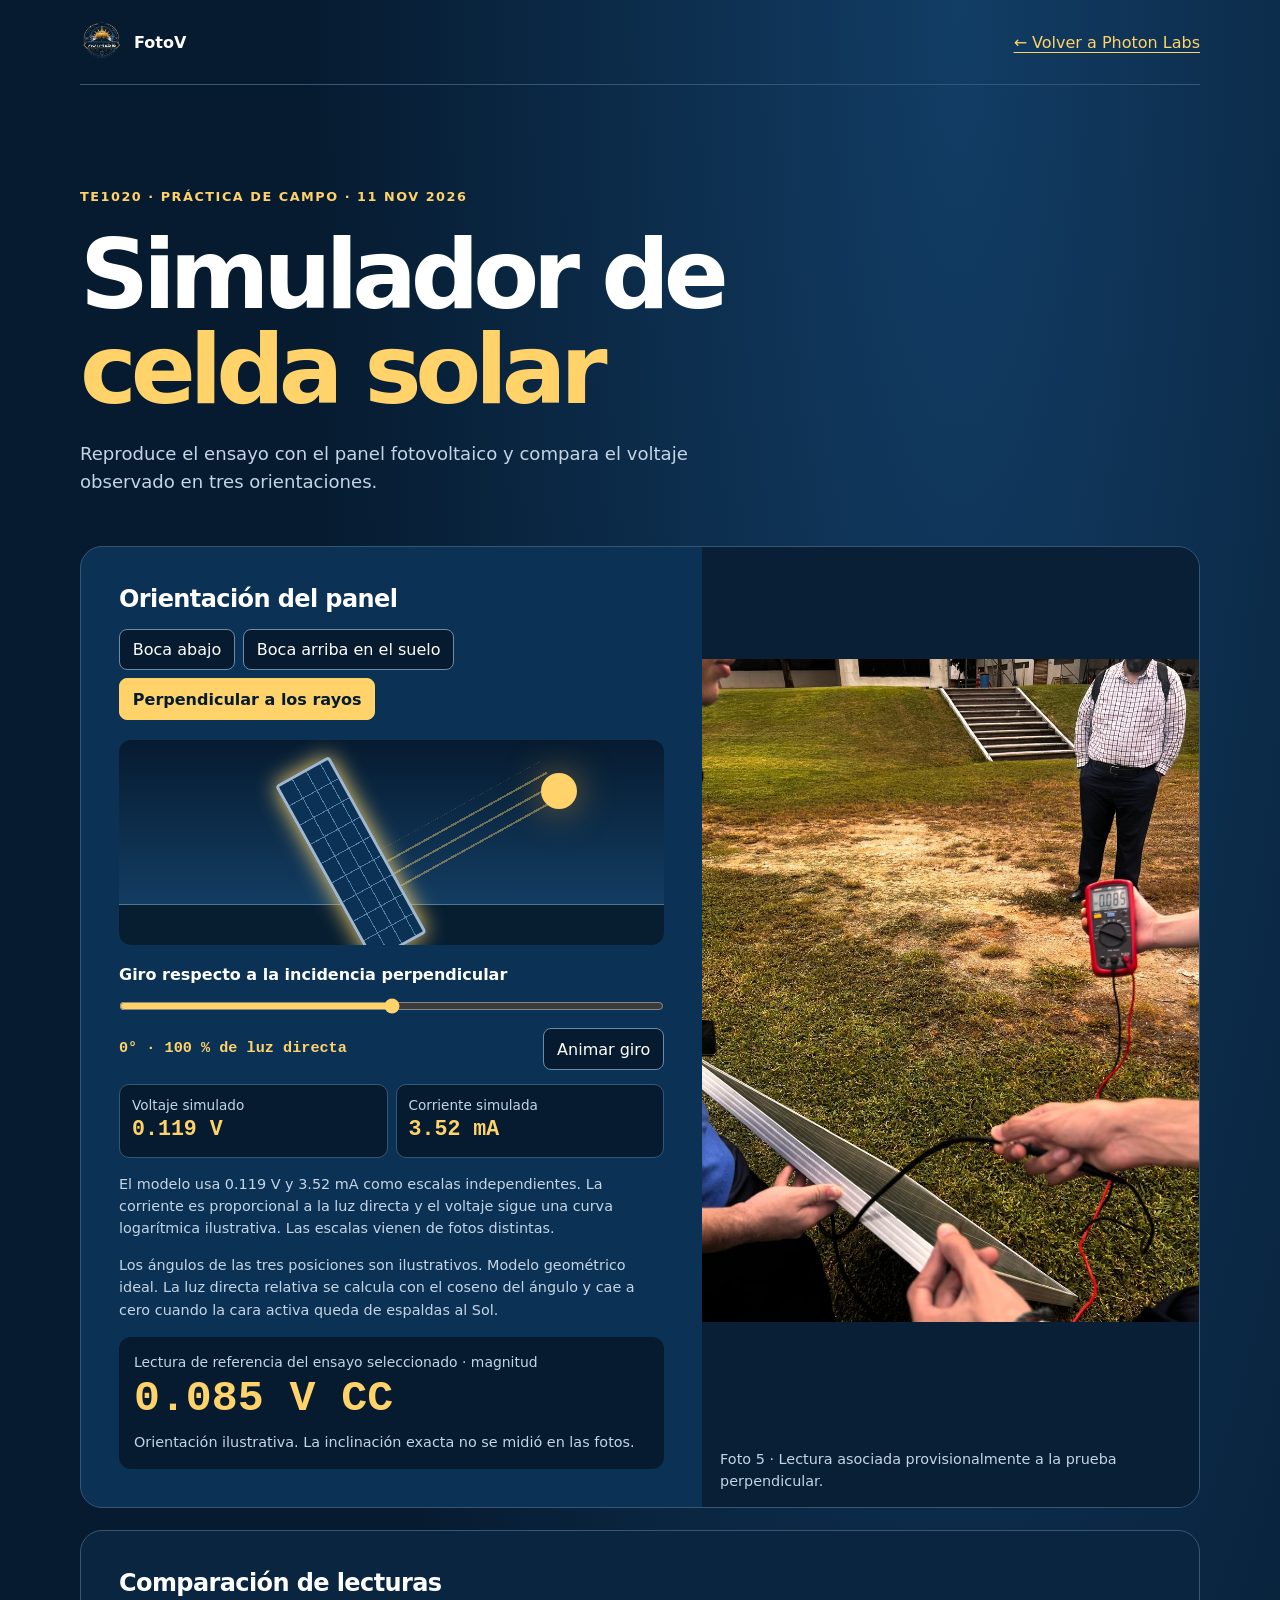
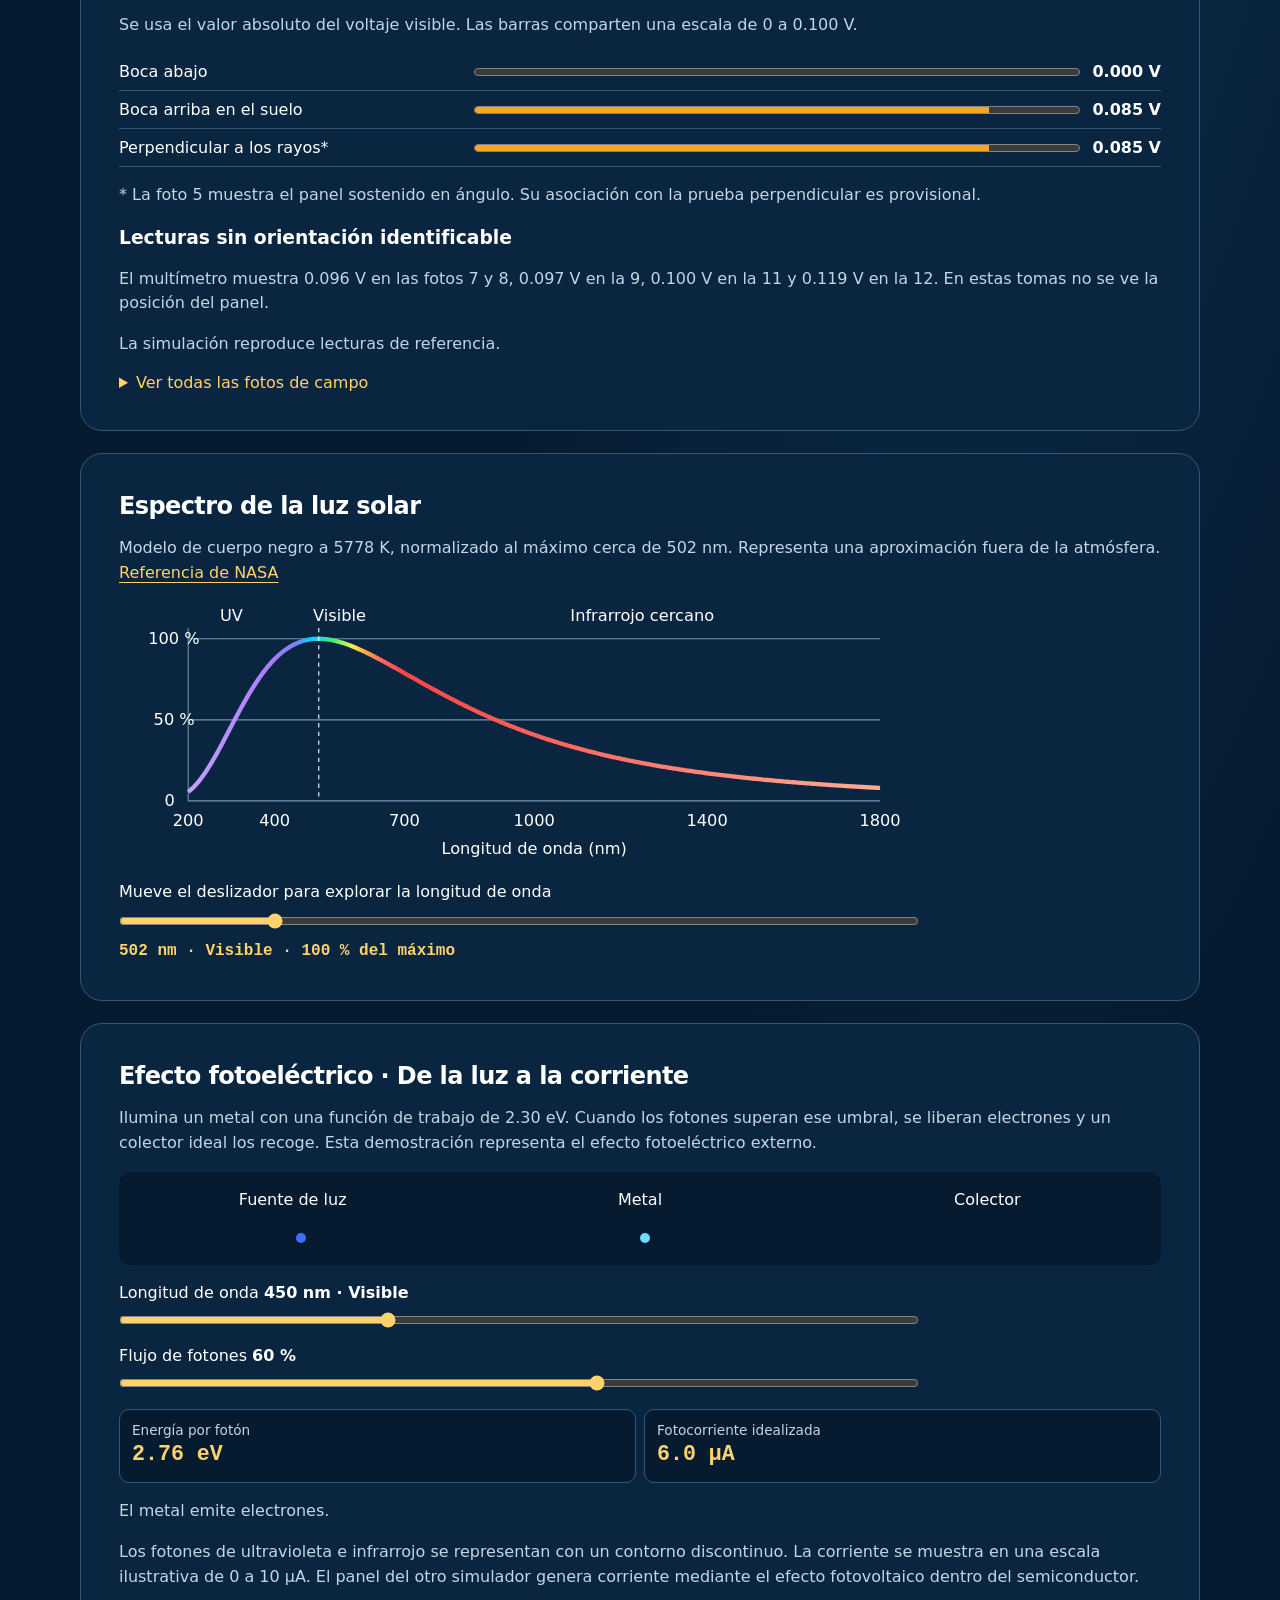
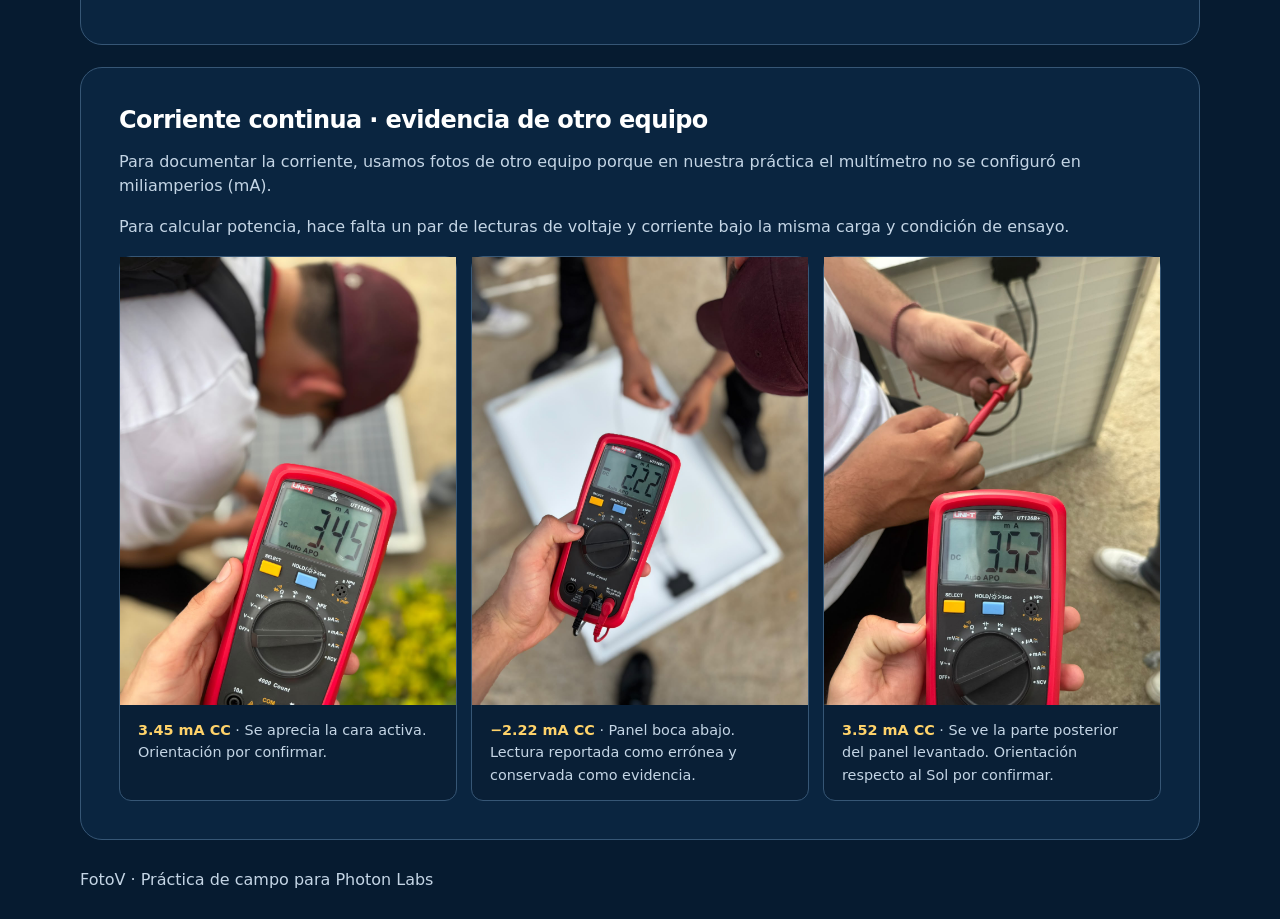
==== commit 8422453d: "Quita las franjas del fondo del espectro" ====
--- a/celda-solar.html
+++ b/celda-solar.html
@@ -86,21 +86,7 @@
             <stop offset="31.25%" stop-color="#ff4545"/>
             <stop offset="100%" stop-color="#ffac94"/>
           </linearGradient>
-          <linearGradient id="visible-spectrum-colors">
-            <stop offset="0%" stop-color="#862aff"/>
-            <stop offset="17%" stop-color="#294cff"/>
-            <stop offset="30%" stop-color="#00caff"/>
-            <stop offset="44%" stop-color="#22dd55"/>
-            <stop offset="60%" stop-color="#ffe938"/>
-            <stop offset="70%" stop-color="#ff932b"/>
-            <stop offset="83%" stop-color="#ff4236"/>
-            <stop offset="100%" stop-color="#b90025"/>
-          </linearGradient>
         </defs>
-        <rect x="64" y="24" width="80" height="160" fill="#aa87ff" opacity=".19"/>
-        <rect x="144" y="24" width="120" height="160" fill="url(#visible-spectrum-colors)" opacity=".35"/>
-        <rect x="144" y="170" width="120" height="14" fill="url(#visible-spectrum-colors)"/>
-        <rect x="264" y="24" width="440" height="160" fill="#f58c73" opacity=".13"/>
         <path d="M64 24V184H704 M64 109H704 M64 34H704" fill="none" stroke="#7792a9"/>
         <polyline points="64.0,175.69 66.0,174.05 68.0,172.23 70.0,170.21 72.0,168.01 74.0,165.62 76.0,163.06 78.0,160.32 80.0,157.43 82.0,154.38 84.0,151.19 86.0,147.88 88.0,144.45 90.0,140.92 92.0,137.31 94.0,133.63 96.0,129.89 98.0,126.11 100.0,122.31 102.0,118.49 104.0,114.67 106.0,110.86 108.0,107.09 110.0,103.34 112.0,99.65 114.0,96.01 116.0,92.44 118.0,88.95 120.0,85.53 122.0,82.21 124.0,78.98 126.0,75.86 128.0,72.83 130.0,69.92 132.0,67.12 134.0,64.44 136.0,61.87 138.0,59.42 140.0,57.10 142.0,54.89 144.0,52.80 146.0,50.83 148.0,48.99 150.0,47.26 152.0,45.65 154.0,44.15 156.0,42.77 158.0,41.50 160.0,40.34 162.0,39.29 164.0,38.34 166.0,37.49 168.0,36.75 170.0,36.10 172.0,35.54 174.0,35.07 176.0,34.70 178.0,34.40 180.0,34.19 182.0,34.06 184.0,34.00 186.0,34.02 188.0,34.10 190.0,34.26 192.0,34.47 194.0,34.75 196.0,35.09 198.0,35.48 200.0,35.93 202.0,36.42 204.0,36.97 206.0,37.56 208.0,38.19 210.0,38.86 212.0,39.57 214.0,40.32 216.0,41.10 218.0,41.92 220.0,42.76 222.0,43.64 224.0,44.54 226.0,45.46 228.0,46.41 230.0,47.37 232.0,48.36 234.0,49.37 236.0,50.39 238.0,51.43 240.0,52.48 242.0,53.54 244.0,54.61 246.0,55.70 248.0,56.79 250.0,57.90 252.0,59.00 254.0,60.12 256.0,61.24 258.0,62.36 260.0,63.49 262.0,64.62 264.0,65.75 266.0,66.88 268.0,68.01 270.0,69.14 272.0,70.27 274.0,71.40 276.0,72.53 278.0,73.65 280.0,74.77 282.0,75.89 284.0,77.00 286.0,78.11 288.0,79.21 290.0,80.31 292.0,81.40 294.0,82.48 296.0,83.56 298.0,84.64 300.0,85.70 302.0,86.76 304.0,87.81 306.0,88.86 308.0,89.89 310.0,90.92 312.0,91.94 314.0,92.96 316.0,93.96 318.0,94.96 320.0,95.94 322.0,96.92 324.0,97.89 326.0,98.85 328.0,99.80 330.0,100.75 332.0,101.68 334.0,102.61 336.0,103.52 338.0,104.43 340.0,105.33 342.0,106.22 344.0,107.10 346.0,107.97 348.0,108.83 350.0,109.68 352.0,110.52 354.0,111.36 356.0,112.18 358.0,113.00 360.0,113.81 362.0,114.60 364.0,115.39 366.0,116.17 368.0,116.95 370.0,117.71 372.0,118.46 374.0,119.21 376.0,119.95 378.0,120.68 380.0,121.40 382.0,122.11 384.0,122.81 386.0,123.51 388.0,124.19 390.0,124.87 392.0,125.54 394.0,126.20 396.0,126.86 398.0,127.51 400.0,128.15 402.0,128.78 404.0,129.40 406.0,130.02 408.0,130.63 410.0,131.23 412.0,131.82 414.0,132.41 416.0,132.99 418.0,133.56 420.0,134.13 422.0,134.68 424.0,135.24 426.0,135.78 428.0,136.32 430.0,136.85 432.0,137.38 434.0,137.90 436.0,138.41 438.0,138.91 440.0,139.41 442.0,139.91 444.0,140.39 446.0,140.88 448.0,141.35 450.0,141.82 452.0,142.28 454.0,142.74 456.0,143.19 458.0,143.64 460.0,144.08 462.0,144.52 464.0,144.95 466.0,145.37 468.0,145.79 470.0,146.21 472.0,146.62 474.0,147.02 476.0,147.42 478.0,147.81 480.0,148.20 482.0,148.59 484.0,148.97 486.0,149.34 488.0,149.71 490.0,150.08 492.0,150.44 494.0,150.80 496.0,151.15 498.0,151.50 500.0,151.84 502.0,152.18 504.0,152.52 506.0,152.85 508.0,153.18 510.0,153.50 512.0,153.82 514.0,154.13 516.0,154.45 518.0,154.75 520.0,155.06 522.0,155.36 524.0,155.66 526.0,155.95 528.0,156.24 530.0,156.52 532.0,156.81 534.0,157.09 536.0,157.36 538.0,157.63 540.0,157.90 542.0,158.17 544.0,158.43 546.0,158.69 548.0,158.95 550.0,159.20 552.0,159.45 554.0,159.70 556.0,159.94 558.0,160.19 560.0,160.42 562.0,160.66 564.0,160.89 566.0,161.12 568.0,161.35 570.0,161.58 572.0,161.80 574.0,162.02 576.0,162.23 578.0,162.45 580.0,162.66 582.0,162.87 584.0,163.08 586.0,163.28 588.0,163.48 590.0,163.68 592.0,163.88 594.0,164.08 596.0,164.27 598.0,164.46 600.0,164.65 602.0,164.84 604.0,165.02 606.0,165.20 608.0,165.38 610.0,165.56 612.0,165.74 614.0,165.91 616.0,166.08 618.0,166.25 620.0,166.42 622.0,166.58 624.0,166.75 626.0,166.91 628.0,167.07 630.0,167.23 632.0,167.39 634.0,167.54 636.0,167.70 638.0,167.85 640.0,168.00 642.0,168.15 644.0,168.29 646.0,168.44 648.0,168.58 650.0,168.72 652.0,168.86 654.0,169.00 656.0,169.14 658.0,169.27 660.0,169.41 662.0,169.54 664.0,169.67 666.0,169.80 668.0,169.93 670.0,170.06 672.0,170.18 674.0,170.31 676.0,170.43 678.0,170.55 680.0,170.67 682.0,170.79 684.0,170.91 686.0,171.02 688.0,171.14 690.0,171.25 692.0,171.36 694.0,171.48 696.0,171.59 698.0,171.70 700.0,171.80 702.0,171.91 704.0,172.02" fill="none" stroke="url(#solar-curve-colors)" stroke-width="4"/>
         <line id="spectrum-marker" x1="184.8" x2="184.8" y1="24" y2="184" stroke="white" stroke-dasharray="4 4"/>
